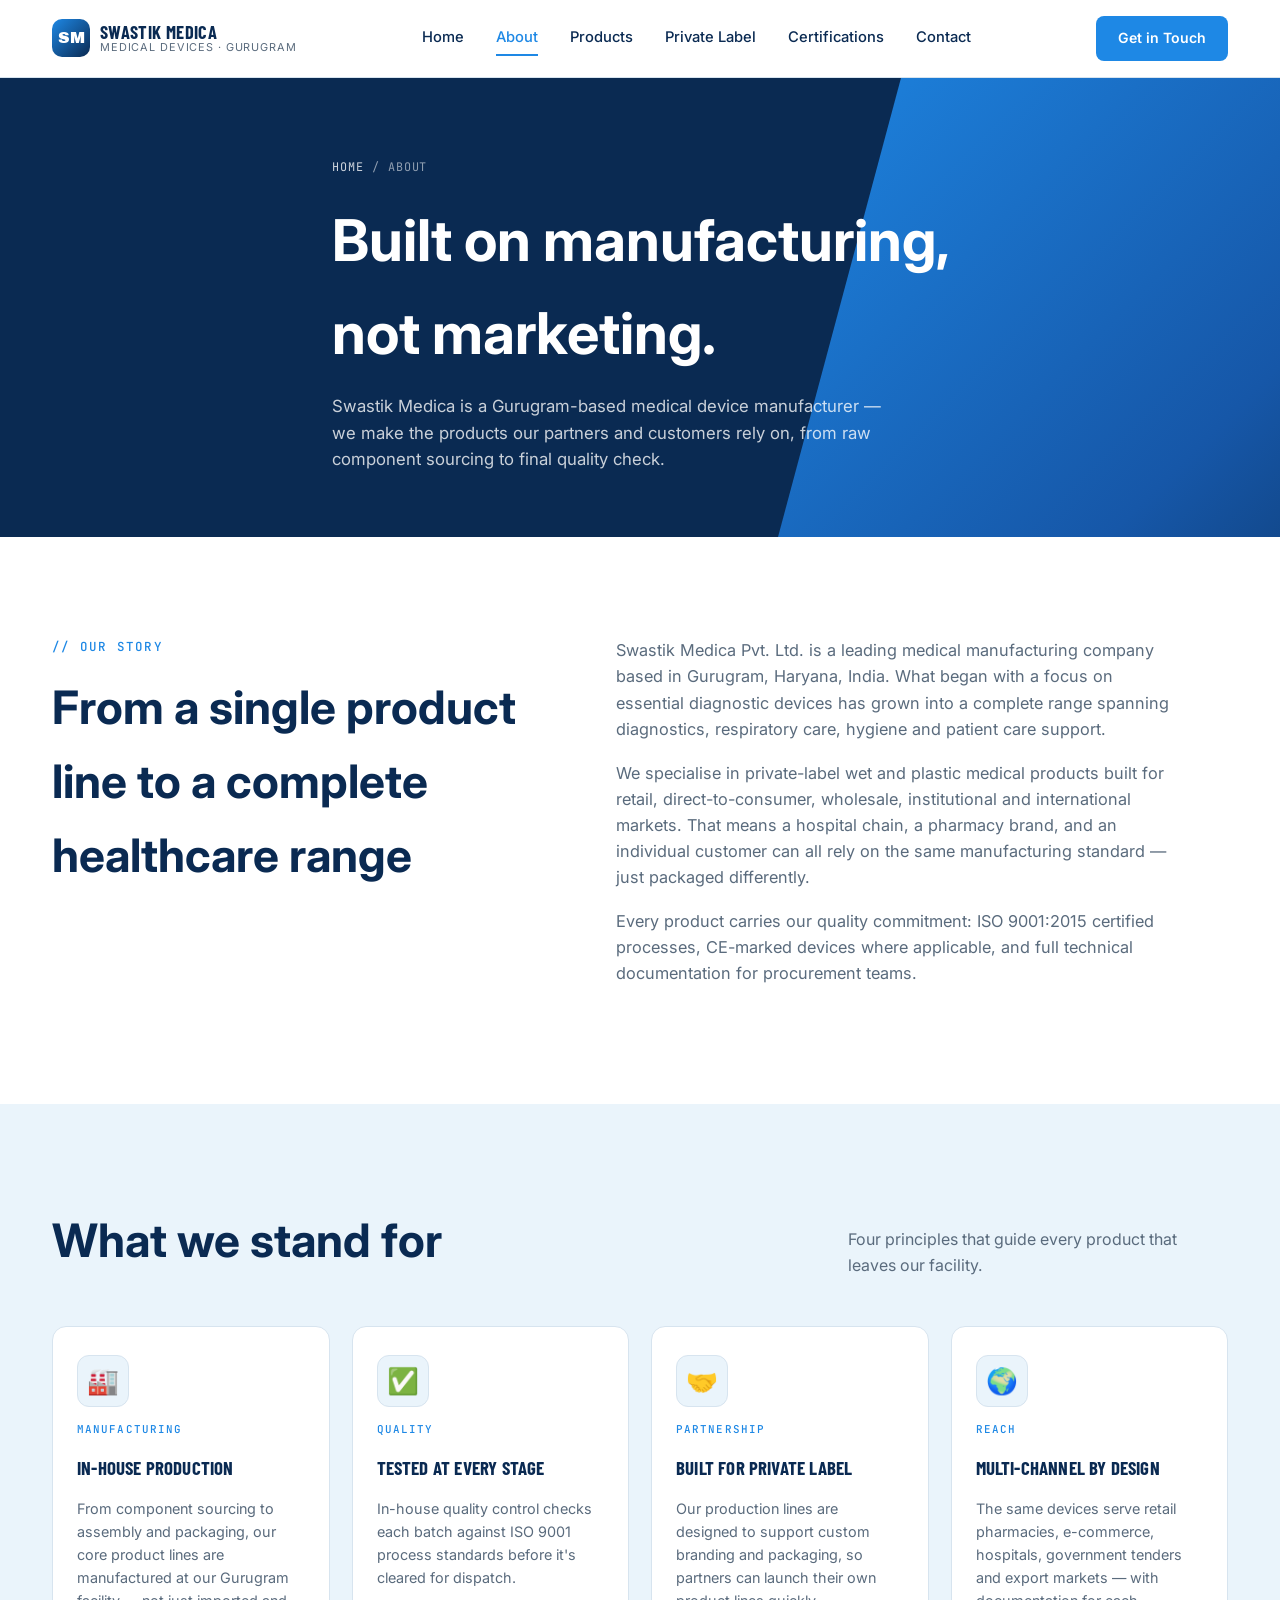
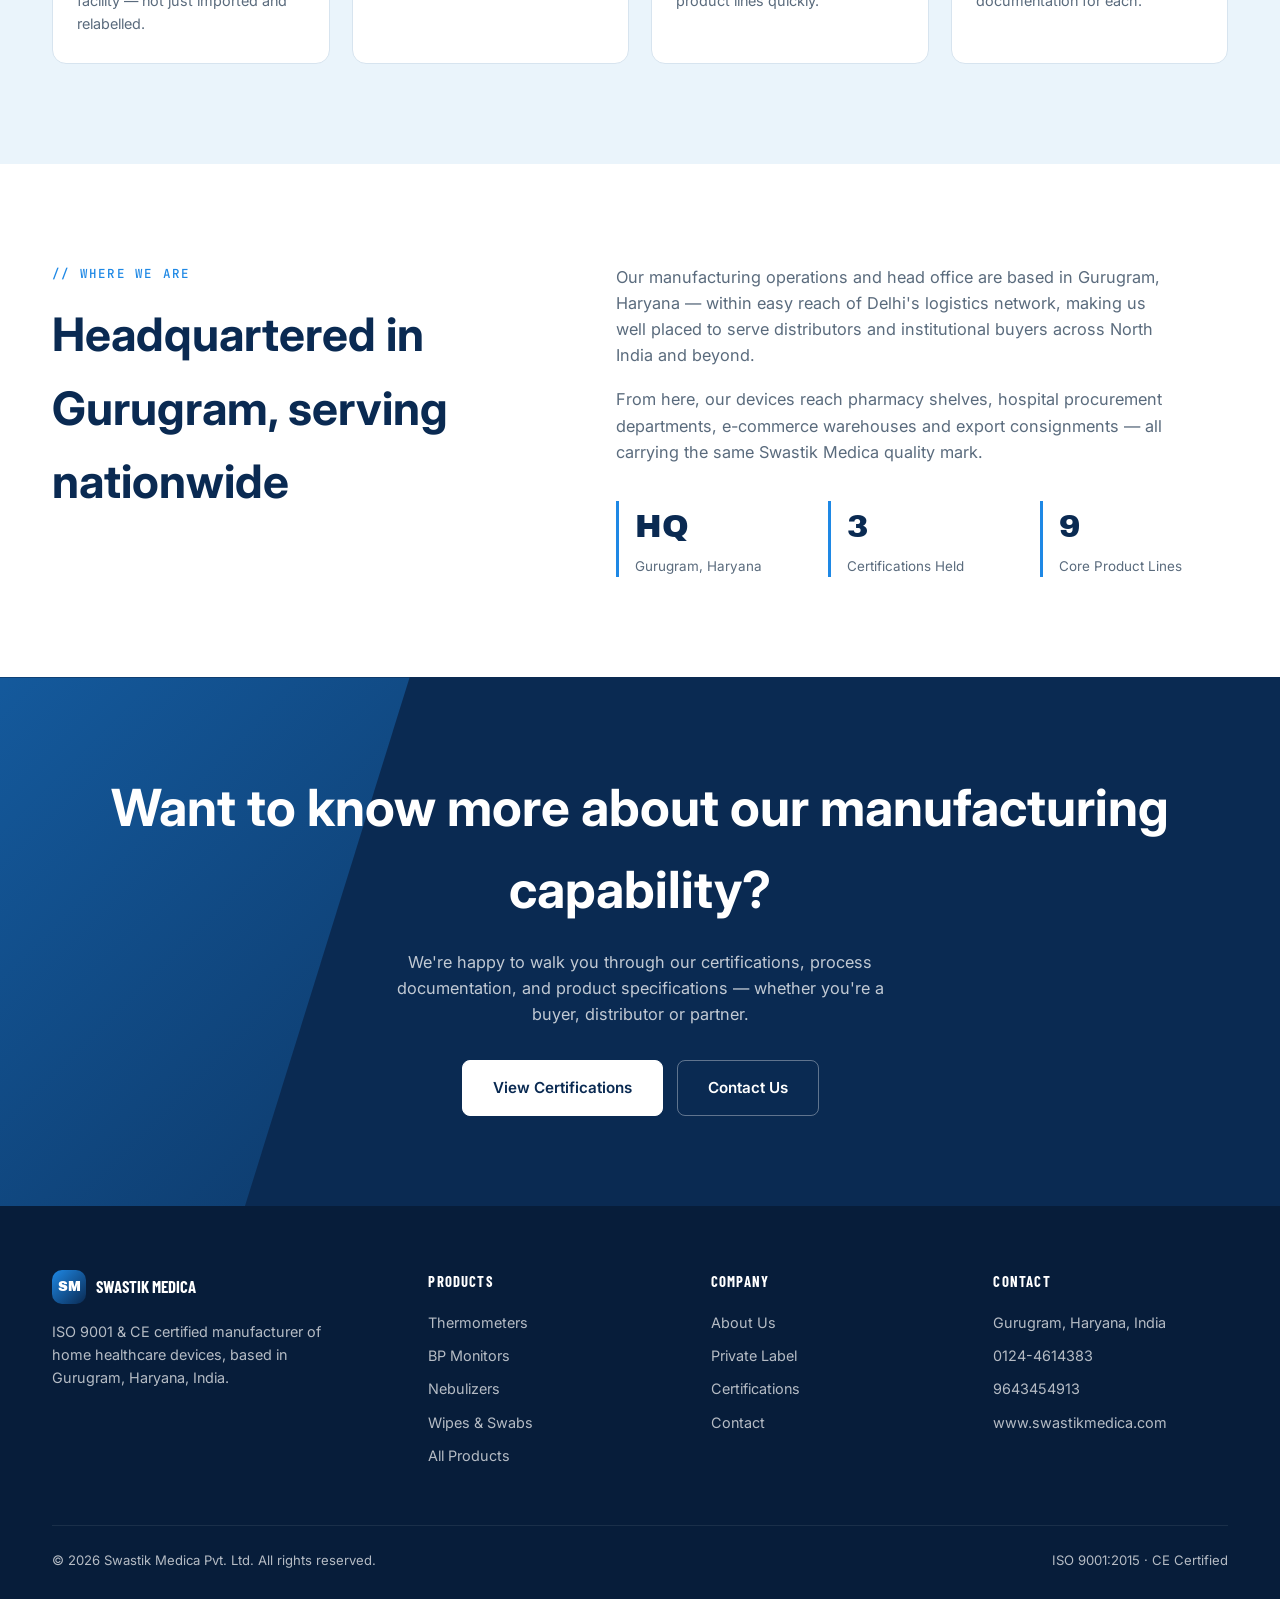
==== about.html @ 1fe534ae "Initial commit — Swastik Medica website Static HTML/CSS site for Swastik Medica Pvt. Ltd., Gurugram." ====
<!DOCTYPE html>
<html lang="en">
<head>
<meta charset="UTF-8">
<meta name="viewport" content="width=device-width, initial-scale=1.0">
<title>About Us — Swastik Medica</title>
<link rel="preconnect" href="https://fonts.googleapis.com">
<link rel="preconnect" href="https://fonts.gstatic.com" crossorigin>
<link href="https://fonts.googleapis.com/css2?family=Archivo+Black&family=Barlow+Condensed:wght@500;600;700&family=Inter:wght@400;500;600;700&family=JetBrains+Mono:wght@500&display=swap" rel="stylesheet">
<link rel="stylesheet" href="css/style.css">
</head>
<body>

<header>
  <div class="nav">
    <div class="logo">
      <div class="logo-mark">SM</div>
      <div class="logo-text">
        <strong>Swastik Medica</strong>
        <span>Medical Devices · Gurugram</span>
      </div>
    </div>
    <nav class="links">
      <a href="index.html">Home</a>
      <a href="about.html" class="active">About</a>
      <a href="products.html">Products</a>
      <a href="private-label.html">Private Label</a>
      <a href="certifications.html">Certifications</a>
      <a href="contact.html">Contact</a>
    </nav>
    <a href="contact.html" class="nav-cta">Get in Touch</a>
  </div>
</header>

<section class="page-hero">
  <div class="wrap page-hero-content">
    <div class="breadcrumb"><a href="index.html">Home</a> / About</div>
    <h1>Built on manufacturing, not marketing.</h1>
    <p>Swastik Medica is a Gurugram-based medical device manufacturer — we make the products our partners and customers rely on, from raw component sourcing to final quality check.</p>
  </div>
</section>

<section class="section">
  <div class="wrap about-grid">
    <div>
      <span class="section-label">// Our Story</span>
      <h2>From a single product line to a complete healthcare range</h2>
    </div>
    <div class="about-body">
      <p>Swastik Medica Pvt. Ltd. is a leading medical manufacturing company based in Gurugram, Haryana, India. What began with a focus on essential diagnostic devices has grown into a complete range spanning diagnostics, respiratory care, hygiene and patient care support.</p>
      <p>We specialise in private-label wet and plastic medical products built for retail, direct-to-consumer, wholesale, institutional and international markets. That means a hospital chain, a pharmacy brand, and an individual customer can all rely on the same manufacturing standard — just packaged differently.</p>
      <p>Every product carries our quality commitment: ISO 9001:2015 certified processes, CE-marked devices where applicable, and full technical documentation for procurement teams.</p>
    </div>
  </div>
</section>

<section class="section section-on-ice">
  <div class="wrap">
    <div class="products-head">
      <h2>What we stand for</h2>
      <p>Four principles that guide every product that leaves our facility.</p>
    </div>
    <div class="product-grid">
      <div class="product-card">
        <div class="product-icon">🏭</div>
        <span class="tag">Manufacturing</span>
        <h3>In-House Production</h3>
        <p>From component sourcing to assembly and packaging, our core product lines are manufactured at our Gurugram facility — not just imported and relabelled.</p>
      </div>
      <div class="product-card">
        <div class="product-icon">✅</div>
        <span class="tag">Quality</span>
        <h3>Tested at Every Stage</h3>
        <p>In-house quality control checks each batch against ISO 9001 process standards before it's cleared for dispatch.</p>
      </div>
      <div class="product-card">
        <div class="product-icon">🤝</div>
        <span class="tag">Partnership</span>
        <h3>Built for Private Label</h3>
        <p>Our production lines are designed to support custom branding and packaging, so partners can launch their own product lines quickly.</p>
      </div>
      <div class="product-card">
        <div class="product-icon">🌍</div>
        <span class="tag">Reach</span>
        <h3>Multi-Channel by Design</h3>
        <p>The same devices serve retail pharmacies, e-commerce, hospitals, government tenders and export markets — with documentation for each.</p>
      </div>
    </div>
  </div>
</section>

<section class="section">
  <div class="wrap about-grid">
    <div>
      <span class="section-label">// Where we are</span>
      <h2>Headquartered in Gurugram, serving nationwide</h2>
    </div>
    <div class="about-body">
      <p>Our manufacturing operations and head office are based in Gurugram, Haryana — within easy reach of Delhi's logistics network, making us well placed to serve distributors and institutional buyers across North India and beyond.</p>
      <p>From here, our devices reach pharmacy shelves, hospital procurement departments, e-commerce warehouses and export consignments — all carrying the same Swastik Medica quality mark.</p>
      <div class="stat-row">
        <div class="stat">
          <div class="num">HQ</div>
          <div class="lbl">Gurugram, Haryana</div>
        </div>
        <div class="stat">
          <div class="num">3</div>
          <div class="lbl">Certifications Held</div>
        </div>
        <div class="stat">
          <div class="num">9</div>
          <div class="lbl">Core Product Lines</div>
        </div>
      </div>
    </div>
  </div>
</section>

<section class="cta-band">
  <div class="wrap cta-content">
    <h2>Want to know more about our manufacturing capability?</h2>
    <p>We're happy to walk you through our certifications, process documentation, and product specifications — whether you're a buyer, distributor or partner.</p>
    <div class="cta-actions">
      <a href="certifications.html" class="btn-primary">View Certifications</a>
      <a href="contact.html" class="btn-ghost">Contact Us</a>
    </div>
  </div>
</section>

<footer>
  <div class="wrap">
    <div class="footer-grid">
      <div>
        <div class="footer-logo">
          <div class="logo-mark">SM</div>
          <strong>Swastik Medica</strong>
        </div>
        <p>ISO 9001 &amp; CE certified manufacturer of home healthcare devices, based in Gurugram, Haryana, India.</p>
      </div>
      <div>
        <h4>Products</h4>
        <ul>
          <li><a href="products/thermometer-flexible.html">Thermometers</a></li>
          <li><a href="products/bp-monitor.html">BP Monitors</a></li>
          <li><a href="products/nebulizer.html">Nebulizers</a></li>
          <li><a href="products/alcohol-wipes.html">Wipes &amp; Swabs</a></li>
          <li><a href="products.html">All Products</a></li>
        </ul>
      </div>
      <div>
        <h4>Company</h4>
        <ul>
          <li><a href="about.html">About Us</a></li>
          <li><a href="private-label.html">Private Label</a></li>
          <li><a href="certifications.html">Certifications</a></li>
          <li><a href="contact.html">Contact</a></li>
        </ul>
      </div>
      <div>
        <h4>Contact</h4>
        <ul>
          <li>Gurugram, Haryana, India</li>
          <li><a href="tel:01244614383">0124-4614383</a></li>
          <li><a href="tel:9643454913">9643454913</a></li>
          <li><a href="https://www.swastikmedica.com">www.swastikmedica.com</a></li>
        </ul>
      </div>
    </div>
    <div class="footer-bottom">
      <span>© 2026 Swastik Medica Pvt. Ltd. All rights reserved.</span>
      <span>ISO 9001:2015 · CE Certified</span>
    </div>
  </div>
</footer>

</body>
</html>
---- css/style.css ----
:root{
  --navy:#0A2A52;
  --cobalt:#1E88E5;
  --ice:#EAF4FB;
  --red:#D7263D;
  --slate:#5A6B7D;
  --line:#D7E4EF;
  --white:#ffffff;
  --gold:#FFC93C;
  --radius:14px;
}

*{margin:0;padding:0;box-sizing:border-box;}

html{scroll-behavior:smooth;}

body{
  font-family:'Inter',sans-serif;
  color:var(--navy);
  background:var(--white);
  line-height:1.6;
  -webkit-font-smoothing:antialiased;
}

.display{
  font-family:'Barlow Condensed',sans-serif;
  font-weight:700;
  letter-spacing:0.01em;
  text-transform:uppercase;
  line-height:1.05;
}

.mono{
  font-family:'JetBrains Mono',monospace;
  font-weight:500;
  letter-spacing:0.12em;
  text-transform:uppercase;
  font-size:0.72rem;
}

a{color:inherit;text-decoration:none;}

.wrap{max-width:1240px;margin:0 auto;padding:0 32px;}

/* ---------- HEADER ---------- */
header{
  position:sticky;top:0;z-index:50;
  background:rgba(255,255,255,0.92);
  backdrop-filter:blur(8px);
  border-bottom:1px solid var(--line);
}
.nav{
  display:flex;align-items:center;justify-content:space-between;
  padding:16px 32px;max-width:1240px;margin:0 auto;
}
.logo{
  display:flex;align-items:center;gap:10px;
}
.logo-mark{
  width:38px;height:38px;border-radius:10px;
  background:linear-gradient(135deg,var(--cobalt),var(--navy));
  display:flex;align-items:center;justify-content:center;
  color:#fff;font-family:'Archivo Black',sans-serif;font-size:1rem;
  flex-shrink:0;
}
.logo-text{display:flex;flex-direction:column;line-height:1.1;}
.logo-text strong{font-family:'Barlow Condensed',sans-serif;font-weight:700;font-size:1.15rem;text-transform:uppercase;letter-spacing:0.02em;}
.logo-text span{font-size:0.68rem;color:var(--slate);letter-spacing:0.08em;text-transform:uppercase;}

nav.links{display:flex;gap:32px;align-items:center;}
nav.links a{
  font-size:0.92rem;font-weight:500;color:var(--navy);
  position:relative;padding:4px 0;
  transition:color .2s;
}
nav.links a:hover, nav.links a.active{color:var(--cobalt);}
nav.links a::after{
  content:'';position:absolute;left:0;bottom:-2px;width:0;height:2px;
  background:var(--cobalt);transition:width .25s;
}
nav.links a:hover::after, nav.links a.active::after{width:100%;}

.nav-cta{
  background:var(--cobalt);color:#fff;padding:11px 22px;border-radius:8px;
  font-weight:600;font-size:0.88rem;transition:background .2s, transform .2s;
}
.nav-cta:hover{background:var(--navy);transform:translateY(-1px);}

/* ---------- PAGE HERO (for non-home pages) ---------- */
.page-hero{
  position:relative;
  background:var(--navy);
  color:#fff;
  overflow:hidden;
  padding:80px 0 64px;
}
.page-hero::before{
  content:'';position:absolute;top:0;right:-10%;width:55%;height:160%;
  background:linear-gradient(135deg, var(--cobalt) 0%, #1657a8 60%, var(--navy) 100%);
  clip-path:polygon(28% 0, 100% 0, 100% 100%, 0% 100%);
}
.page-hero-content{position:relative;z-index:2;max-width:680px;}
.page-hero h1{font-size:clamp(2.2rem,4.5vw,3.6rem);margin-bottom:14px;}
.page-hero p{color:rgba(255,255,255,0.78);font-size:1.05rem;max-width:560px;}
.breadcrumb{
  display:flex;gap:8px;align-items:center;font-family:'JetBrains Mono',monospace;
  font-size:0.74rem;letter-spacing:0.08em;text-transform:uppercase;
  color:rgba(255,255,255,0.55);margin-bottom:18px;position:relative;z-index:2;
}
.breadcrumb a{color:rgba(255,255,255,0.8);transition:color .2s;}
.breadcrumb a:hover{color:#fff;}

/* ---------- HERO (homepage) ---------- */
.hero{
  position:relative;
  background:var(--navy);
  color:#fff;
  overflow:hidden;
  min-height:560px;
  display:flex;
  align-items:center;
}
.hero::before{
  content:'';position:absolute;top:0;right:-8%;width:62%;height:140%;
  background:linear-gradient(135deg, var(--cobalt) 0%, #1657a8 60%, var(--navy) 100%);
  clip-path:polygon(28% 0, 100% 0, 100% 100%, 0% 100%);
}
.hero::after{
  content:'';position:absolute;right:6%;top:50%;transform:translateY(-50%);
  width:280px;height:280px;border-radius:50%;
  background:radial-gradient(circle, rgba(255,255,255,0.08) 0%, transparent 70%);
}
.hero-grid{
  display:grid;grid-template-columns:1.05fr 0.95fr;gap:48px;align-items:center;
  width:100%;position:relative;z-index:2;padding:90px 0 90px;
}
.eyebrow{
  display:inline-flex;align-items:center;gap:10px;
  background:rgba(255,255,255,0.08);border:1px solid rgba(255,255,255,0.18);
  padding:7px 14px;border-radius:30px;margin-bottom:24px;
}
.eyebrow .dot{width:7px;height:7px;border-radius:50%;background:var(--red);}
.eyebrow span{font-size:0.74rem;letter-spacing:0.14em;text-transform:uppercase;font-family:'JetBrains Mono',monospace;}

.hero h1{
  font-size:clamp(2.6rem, 5.2vw, 4.4rem);
  margin-bottom:22px;
}
.hero h1 .accent{color:var(--gold);}

.hero p{
  font-family:'Inter',sans-serif;font-weight:400;font-size:1.08rem;
  color:rgba(255,255,255,0.78);max-width:480px;margin-bottom:36px;
}
.hero-actions{display:flex;gap:14px;flex-wrap:wrap;}

/* ---------- BUTTONS ---------- */
.btn-primary{
  background:#fff;color:var(--navy);padding:15px 30px;border-radius:8px;
  font-weight:600;font-size:0.95rem;transition:transform .2s, box-shadow .2s;
  display:inline-block;border:1px solid #fff;
}
.btn-primary:hover{transform:translateY(-2px);box-shadow:0 10px 24px rgba(0,0,0,0.25);}
.btn-ghost{
  border:1px solid rgba(255,255,255,0.35);color:#fff;padding:15px 30px;border-radius:8px;
  font-weight:600;font-size:0.95rem;transition:background .2s, border-color .2s;
  display:inline-block;
}
.btn-ghost:hover{background:rgba(255,255,255,0.08);border-color:rgba(255,255,255,0.6);}

.btn-primary.on-light{
  background:var(--cobalt);color:#fff;border-color:var(--cobalt);
}
.btn-primary.on-light:hover{background:var(--navy);border-color:var(--navy);}
.btn-ghost.on-light{
  border-color:var(--navy);color:var(--navy);
}
.btn-ghost.on-light:hover{background:var(--ice);}

/* ---------- HERO VISUAL (homepage device card) ---------- */
.hero-visual{
  position:relative;z-index:2;
  display:flex;align-items:center;justify-content:center;
}
.device-card{
  background:rgba(255,255,255,0.06);
  border:1px solid rgba(255,255,255,0.18);
  border-radius:20px;
  padding:28px;
  backdrop-filter:blur(6px);
  display:grid;grid-template-columns:1fr 1fr;gap:14px;
  width:100%;max-width:440px;
}
.device-tile{
  background:rgba(255,255,255,0.07);
  border-radius:14px;padding:18px;
  display:flex;flex-direction:column;gap:8px;
  border:1px solid rgba(255,255,255,0.10);
  transition:transform .25s, background .25s;
}
.device-tile:hover{transform:translateY(-4px);background:rgba(255,255,255,0.12);}
.device-tile .ic{font-size:1.7rem;}
.device-tile .lbl{font-family:'Barlow Condensed',sans-serif;font-weight:600;font-size:0.95rem;text-transform:uppercase;letter-spacing:0.02em;}
.device-tile .sub{font-size:0.78rem;color:rgba(255,255,255,0.6);}

/* ---------- CERT STRIP ---------- */
.cert-strip{
  background:var(--ice);
  border-bottom:1px solid var(--line);
  padding:22px 0;
}
.cert-row{
  display:flex;align-items:center;justify-content:center;gap:48px;flex-wrap:wrap;
}
.cert-item{
  display:flex;align-items:center;gap:10px;color:var(--navy);font-weight:600;font-size:0.92rem;
}
.cert-item a{transition:color .2s;}
.cert-item a:hover{color:var(--cobalt);}
.cert-item .badge{
  width:34px;height:34px;border-radius:50%;
  border:2px solid var(--cobalt);
  display:flex;align-items:center;justify-content:center;
  font-size:0.7rem;font-family:'JetBrains Mono',monospace;font-weight:500;color:var(--cobalt);
  flex-shrink:0;
}

/* ---------- GENERIC SECTION ---------- */
section.section{padding:100px 0;}
section.section.tight{padding:72px 0;}
.section-label{
  font-family:'JetBrains Mono',monospace;font-size:0.78rem;letter-spacing:0.18em;
  text-transform:uppercase;color:var(--cobalt);font-weight:500;margin-bottom:14px;
  display:block;
}
.section h2{font-size:clamp(2rem,3.6vw,3rem);color:var(--navy);}
.section-on-ice{background:var(--ice);}

/* ---------- ABOUT GRID ---------- */
.about-grid{
  display:grid;grid-template-columns:0.9fr 1.1fr;gap:64px;align-items:start;
}
.about-body p{color:var(--slate);margin-bottom:18px;font-size:1.02rem;max-width:560px;}
.stat-row{
  display:grid;grid-template-columns:repeat(3,1fr);gap:24px;margin-top:36px;
}
.stat{
  border-left:3px solid var(--cobalt);padding-left:16px;
}
.stat .num{font-family:'Archivo Black',sans-serif;font-size:2rem;color:var(--navy);}
.stat .lbl{font-size:0.84rem;color:var(--slate);margin-top:4px;}

/* ---------- PRODUCTS ---------- */
.products-head{
  display:flex;justify-content:space-between;align-items:flex-end;flex-wrap:wrap;gap:24px;
  margin-bottom:48px;
}
.products-head h2{max-width:560px;}
.products-head p{color:var(--slate);max-width:380px;}

.product-grid{
  display:grid;grid-template-columns:repeat(4,1fr);gap:22px;
}
.product-card{
  background:#fff;border-radius:var(--radius);padding:28px 24px;
  border:1px solid var(--line);
  transition:transform .25s, box-shadow .25s, border-color .25s;
  display:flex;flex-direction:column;gap:14px;
}
.product-card:hover{
  transform:translateY(-6px);
  box-shadow:0 20px 40px rgba(10,42,82,0.10);
  border-color:transparent;
}
.product-icon{
  width:52px;height:52px;border-radius:12px;
  background:var(--ice);
  display:flex;align-items:center;justify-content:center;
  font-size:1.6rem;
  border:1px solid var(--line);
  transition:background .25s, color .25s, border-color .25s;
}
.product-card:hover .product-icon{background:var(--cobalt);color:#fff;border-color:var(--cobalt);}
.product-card h3{
  font-family:'Barlow Condensed',sans-serif;font-weight:700;text-transform:uppercase;
  font-size:1.18rem;letter-spacing:0.01em;color:var(--navy);
}
.product-card p{font-size:0.9rem;color:var(--slate);flex-grow:1;}
.product-card .tag{
  font-family:'JetBrains Mono',monospace;font-size:0.68rem;letter-spacing:0.1em;
  text-transform:uppercase;color:var(--cobalt);font-weight:500;
}
.product-card .more{
  font-size:0.85rem;font-weight:600;color:var(--cobalt);display:inline-flex;align-items:center;gap:6px;
  transition:gap .2s;
}
.product-card:hover .more{gap:10px;}

/* ---------- FILTER PILLS (products listing) ---------- */
.filter-row{
  display:flex;gap:10px;flex-wrap:wrap;margin-bottom:40px;
}
.filter-pill{
  font-family:'JetBrains Mono',monospace;font-size:0.74rem;letter-spacing:0.08em;
  text-transform:uppercase;padding:9px 18px;border-radius:30px;
  border:1px solid var(--line);background:#fff;color:var(--navy);
  cursor:pointer;transition:all .2s;
}
.filter-pill:hover{border-color:var(--cobalt);color:var(--cobalt);}
.filter-pill.active{background:var(--navy);color:#fff;border-color:var(--navy);}

/* ---------- DUAL PATH (B2B / B2C) ---------- */
.dual-head{text-align:center;margin-bottom:56px;}
.dual-head p{color:var(--slate);max-width:560px;margin:14px auto 0;}

.dual-grid{
  display:grid;grid-template-columns:1fr 1fr;gap:28px;
}
.dual-card{
  border-radius:18px;padding:42px;
  position:relative;overflow:hidden;
}
.dual-card.b2b{
  background:var(--navy);color:#fff;
}
.dual-card.b2c{
  background:var(--ice);color:var(--navy);border:1px solid var(--line);
}
.dual-card::before{
  content:'';position:absolute;top:-40%;right:-20%;width:240px;height:240px;
  border-radius:50%;
}
.dual-card.b2b::before{background:radial-gradient(circle, rgba(255,255,255,0.06), transparent 70%);}
.dual-card.b2c::before{background:radial-gradient(circle, rgba(30,136,229,0.10), transparent 70%);}

.dual-card .mono{display:block;margin-bottom:16px;}
.dual-card.b2b .mono{color:var(--gold);}
.dual-card.b2c .mono{color:var(--cobalt);}

.dual-card h3{
  font-family:'Barlow Condensed',sans-serif;font-weight:700;text-transform:uppercase;
  font-size:1.9rem;margin-bottom:16px;position:relative;z-index:1;
}
.dual-card p{font-size:0.98rem;margin-bottom:28px;position:relative;z-index:1;max-width:420px;}
.dual-card.b2b p{color:rgba(255,255,255,0.75);}
.dual-card.b2c p{color:var(--slate);}

.dual-list{list-style:none;margin-bottom:32px;position:relative;z-index:1;}
.dual-list li{
  display:flex;align-items:flex-start;gap:10px;font-size:0.9rem;margin-bottom:10px;
}
.dual-list li::before{
  content:'';width:6px;height:6px;border-radius:50%;margin-top:7px;flex-shrink:0;
  background:var(--cobalt);
}
.dual-card.b2b .dual-list li{color:rgba(255,255,255,0.85);}
.dual-card.b2c .dual-list li{color:var(--navy);}

/* ---------- CTA BAND ---------- */
.cta-band{
  position:relative;background:var(--navy);color:#fff;overflow:hidden;
  padding:90px 0;
}
.cta-band::before{
  content:'';position:absolute;top:0;left:-10%;width:60%;height:140%;
  background:linear-gradient(135deg, var(--cobalt) 0%, var(--navy) 100%);
  clip-path:polygon(0 0, 70% 0, 40% 100%, 0 100%);
  opacity:0.55;
}
.cta-content{position:relative;z-index:1;text-align:center;}
.cta-content h2{
  font-size:clamp(2rem,4vw,3.2rem);margin-bottom:18px;color:#fff;
}
.cta-content p{color:rgba(255,255,255,0.75);max-width:520px;margin:0 auto 32px;font-size:1.02rem;}
.cta-actions{display:flex;gap:14px;justify-content:center;flex-wrap:wrap;}

/* ---------- FOOTER ---------- */
footer{
  background:#071d3a;color:rgba(255,255,255,0.7);padding:64px 0 28px;
}
.footer-grid{
  display:grid;grid-template-columns:1.4fr 1fr 1fr 1fr;gap:48px;margin-bottom:48px;
}
.footer-grid h4{
  font-family:'Barlow Condensed',sans-serif;text-transform:uppercase;font-weight:700;
  color:#fff;font-size:0.92rem;letter-spacing:0.08em;margin-bottom:18px;
}
.footer-grid ul{list-style:none;}
.footer-grid li{margin-bottom:10px;font-size:0.9rem;}
.footer-grid a:hover{color:#fff;}
.footer-logo{display:flex;align-items:center;gap:10px;margin-bottom:16px;}
.footer-logo .logo-mark{width:34px;height:34px;font-size:0.85rem;}
.footer-logo strong{font-family:'Barlow Condensed',sans-serif;font-weight:700;text-transform:uppercase;color:#fff;font-size:1.05rem;}
.footer-grid > div:first-child p{font-size:0.9rem;max-width:300px;margin-bottom:18px;}

.footer-bottom{
  border-top:1px solid rgba(255,255,255,0.08);padding-top:24px;
  display:flex;justify-content:space-between;align-items:center;flex-wrap:wrap;gap:12px;
  font-size:0.82rem;
}

/* ---------- PRODUCT DETAIL PAGE ---------- */
.product-detail{
  display:grid;grid-template-columns:1fr 1fr;gap:64px;align-items:start;
}
.product-visual{
  background:var(--ice);border-radius:20px;
  padding:48px;display:flex;align-items:center;justify-content:center;
  min-height:380px;border:1px solid var(--line);
  font-size:6rem;
}
.product-info .tag{
  margin-bottom:14px;display:inline-block;
  font-family:'JetBrains Mono',monospace;font-size:0.74rem;letter-spacing:0.12em;
  text-transform:uppercase;color:var(--cobalt);font-weight:500;
}
.product-info h1{font-size:clamp(2rem,3.6vw,2.8rem);margin-bottom:18px;color:var(--navy);}
.product-info > p{color:var(--slate);font-size:1.02rem;margin-bottom:28px;max-width:480px;}

.feature-pills{display:flex;flex-wrap:wrap;gap:10px;margin-bottom:32px;}
.feature-pill{
  background:var(--ice);border:1px solid var(--line);border-radius:30px;
  padding:8px 16px;font-size:0.84rem;font-weight:600;color:var(--navy);
  display:flex;align-items:center;gap:8px;
}

.spec-table{
  width:100%;border-collapse:collapse;margin-top:16px;
}
.spec-table tr{border-bottom:1px solid var(--line);}
.spec-table tr:last-child{border-bottom:none;}
.spec-table td{padding:14px 0;font-size:0.92rem;}
.spec-table td:first-child{
  font-family:'JetBrains Mono',monospace;font-size:0.74rem;letter-spacing:0.08em;
  text-transform:uppercase;color:var(--cobalt);font-weight:500;width:42%;
}
.spec-table td:last-child{color:var(--navy);font-weight:500;}

.feature-list{list-style:none;margin-top:8px;}
.feature-list li{
  display:flex;align-items:flex-start;gap:12px;padding:12px 0;border-bottom:1px solid var(--line);
  font-size:0.95rem;color:var(--navy);
}
.feature-list li:last-child{border-bottom:none;}
.feature-list li .check{
  width:22px;height:22px;border-radius:50%;background:var(--ice);color:var(--cobalt);
  display:flex;align-items:center;justify-content:center;font-size:0.7rem;flex-shrink:0;margin-top:1px;
  border:1px solid var(--line);
}

.detail-tabs-head{margin-bottom:32px;}

.related-strip{margin-top:0;}

/* ---------- CERT / QUALITY PAGE ---------- */
.cert-grid{
  display:grid;grid-template-columns:repeat(3,1fr);gap:24px;
}
.cert-card{
  background:#fff;border:1px solid var(--line);border-radius:var(--radius);
  padding:32px;text-align:center;
}
.cert-card .badge-lg{
  width:64px;height:64px;border-radius:50%;border:2px solid var(--cobalt);
  display:flex;align-items:center;justify-content:center;margin:0 auto 18px;
  font-family:'JetBrains Mono',monospace;font-weight:500;color:var(--cobalt);font-size:0.95rem;
}
.cert-card h3{
  font-family:'Barlow Condensed',sans-serif;font-weight:700;text-transform:uppercase;
  font-size:1.2rem;margin-bottom:10px;color:var(--navy);
}
.cert-card p{color:var(--slate);font-size:0.9rem;}

.process-steps{
  display:grid;grid-template-columns:repeat(4,1fr);gap:24px;
}
.process-step{
  border-left:3px solid var(--cobalt);padding-left:18px;
}
.process-step .step-num{
  font-family:'Archivo Black',sans-serif;font-size:1.8rem;color:var(--cobalt);margin-bottom:10px;
}
.process-step h3{
  font-family:'Barlow Condensed',sans-serif;font-weight:700;text-transform:uppercase;
  font-size:1.1rem;margin-bottom:8px;color:var(--navy);
}
.process-step p{color:var(--slate);font-size:0.88rem;}

/* ---------- CONTACT PAGE ---------- */
.contact-grid{
  display:grid;grid-template-columns:1fr 1fr;gap:56px;align-items:start;
}
.contact-info-card{
  background:var(--ice);border:1px solid var(--line);border-radius:var(--radius);
  padding:32px;margin-bottom:20px;
}
.contact-info-card h3{
  font-family:'Barlow Condensed',sans-serif;font-weight:700;text-transform:uppercase;
  font-size:1.1rem;margin-bottom:14px;color:var(--navy);
}
.contact-info-card p, .contact-info-card a{color:var(--slate);font-size:0.95rem;display:block;margin-bottom:6px;}
.contact-info-card a:hover{color:var(--cobalt);}

.form-field{margin-bottom:20px;}
.form-field label{
  display:block;font-size:0.84rem;font-weight:600;color:var(--navy);margin-bottom:8px;
}
.form-field input, .form-field select, .form-field textarea{
  width:100%;padding:13px 16px;border:1px solid var(--line);border-radius:8px;
  font-family:'Inter',sans-serif;font-size:0.95rem;color:var(--navy);
  background:#fff;transition:border-color .2s;
}
.form-field input:focus, .form-field select:focus, .form-field textarea:focus{
  outline:none;border-color:var(--cobalt);
}
.form-field textarea{resize:vertical;min-height:120px;}
.form-row{display:grid;grid-template-columns:1fr 1fr;gap:20px;}

.btn-submit{
  background:var(--cobalt);color:#fff;border:none;padding:15px 32px;border-radius:8px;
  font-weight:600;font-size:0.95rem;cursor:pointer;transition:background .2s, transform .2s;
  font-family:'Inter',sans-serif;
}
.btn-submit:hover{background:var(--navy);transform:translateY(-2px);}

.map-frame{
  width:100%;height:280px;border-radius:var(--radius);border:1px solid var(--line);
  background:var(--ice);display:flex;align-items:center;justify-content:center;
  color:var(--slate);font-family:'JetBrains Mono',monospace;font-size:0.8rem;
  text-transform:uppercase;letter-spacing:0.08em;margin-top:20px;
}

/* ---------- RESPONSIVE ---------- */
@media (max-width: 980px){
  nav.links{display:none;}
  .nav-cta{padding:10px 16px;font-size:0.82rem;white-space:nowrap;}
  .logo-text span{display:none;}
  .hero-grid{grid-template-columns:1fr;text-align:left;padding:60px 0;}
  .hero::before{width:100%;clip-path:polygon(0 60%, 100% 30%, 100% 100%, 0 100%);right:0;}
  .hero-visual{margin-top:20px;}
  .about-grid{grid-template-columns:1fr;gap:36px;}
  .stat-row{grid-template-columns:repeat(3,1fr);gap:14px;}
  .product-grid{grid-template-columns:repeat(2,1fr);}
  .dual-grid{grid-template-columns:1fr;}
  .footer-grid{grid-template-columns:repeat(2,1fr);gap:32px;}
  .product-detail{grid-template-columns:1fr;gap:36px;}
  .cert-grid{grid-template-columns:repeat(2,1fr);}
  .process-steps{grid-template-columns:repeat(2,1fr);}
  .contact-grid{grid-template-columns:1fr;gap:36px;}
  .page-hero::before{width:100%;clip-path:polygon(0 60%, 100% 30%, 100% 100%, 0 100%);right:0;}
}
@media (max-width: 560px){
  .wrap{padding:0 20px;}
  .nav{padding:14px 20px;}
  .product-grid{grid-template-columns:1fr;}
  .stat-row{grid-template-columns:1fr;gap:18px;}
  .cert-row{gap:24px;}
  .footer-grid{grid-template-columns:1fr;}
  .device-card{grid-template-columns:1fr 1fr;padding:18px;}
  .cert-grid{grid-template-columns:1fr;}
  .process-steps{grid-template-columns:1fr;}
  .form-row{grid-template-columns:1fr;}
  section.section{padding:64px 0;}
}

/* focus visibility */
a:focus-visible, button:focus-visible, input:focus-visible, select:focus-visible, textarea:focus-visible{
  outline:2px solid var(--cobalt);outline-offset:3px;
}

@media (prefers-reduced-motion: reduce){
  *{transition:none !important;}
}
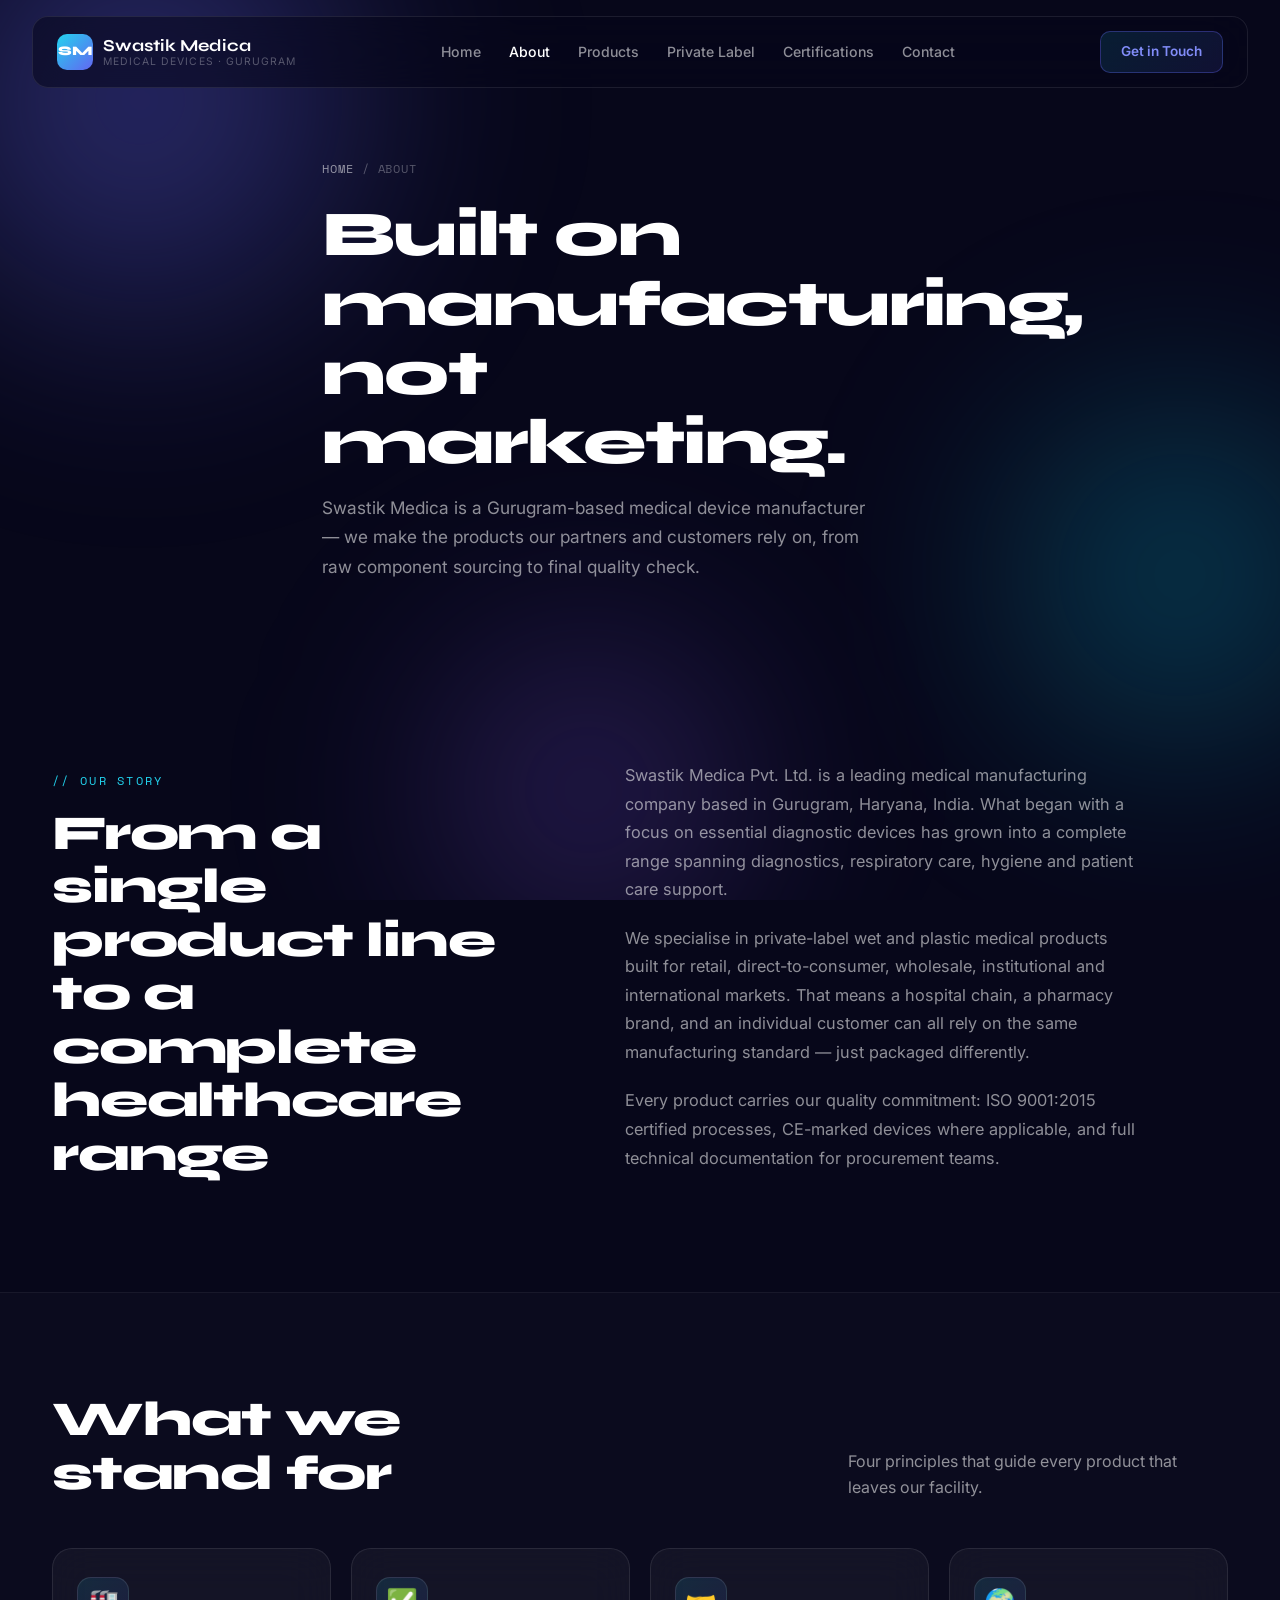
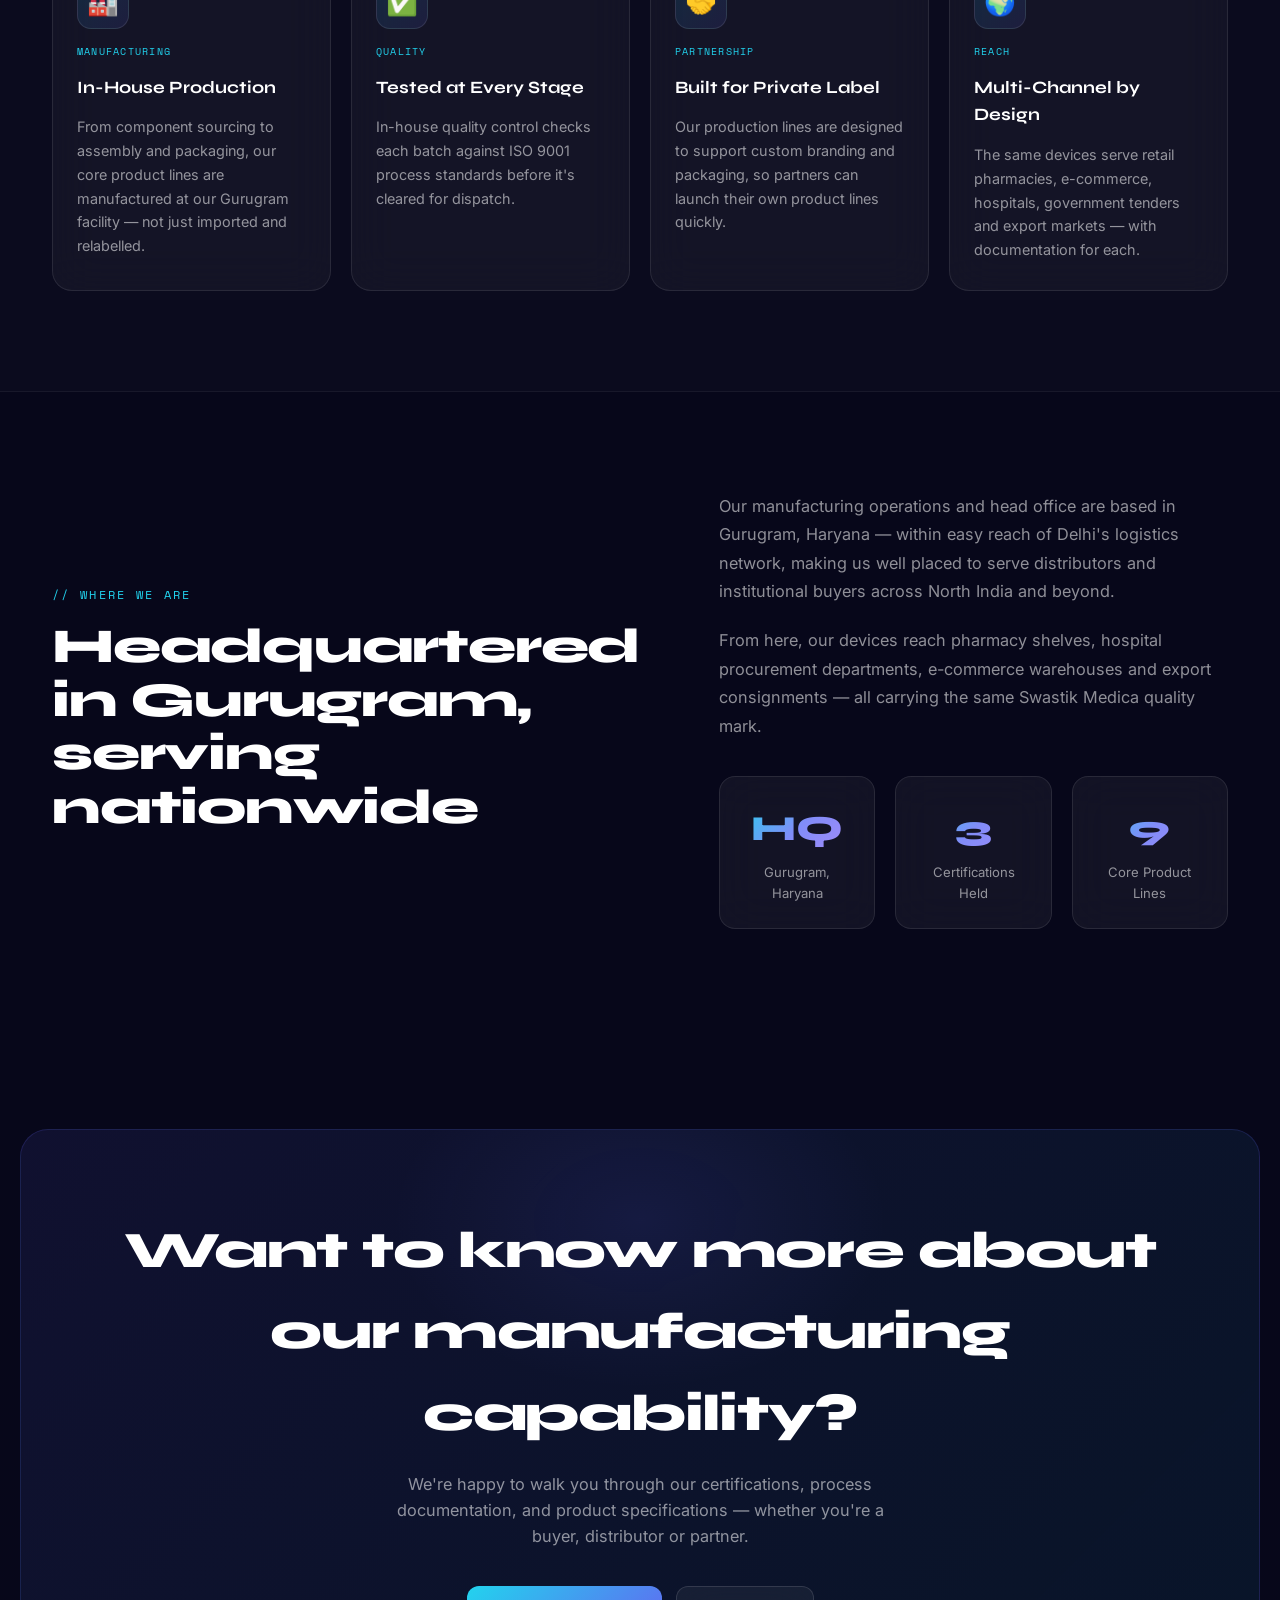
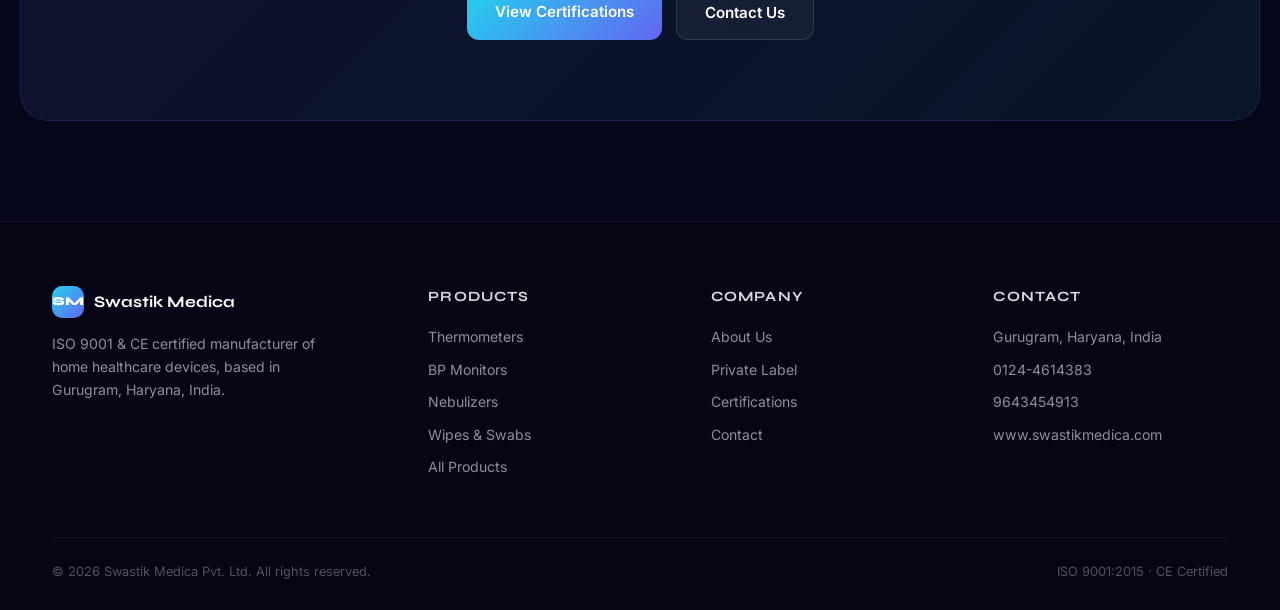
==== commit 58974240: "Redesign: dark glassmorphism + fluid design system Complete visual overhaul — dark background (#0707" ====
--- a/about.html
+++ b/about.html
@@ -6,10 +6,16 @@
 <title>About Us — Swastik Medica</title>
 <link rel="preconnect" href="https://fonts.googleapis.com">
 <link rel="preconnect" href="https://fonts.gstatic.com" crossorigin>
-<link href="https://fonts.googleapis.com/css2?family=Archivo+Black&family=Barlow+Condensed:wght@500;600;700&family=Inter:wght@400;500;600;700&family=JetBrains+Mono:wght@500&display=swap" rel="stylesheet">
+<link href="https://fonts.googleapis.com/css2?family=Syne:wght@400;500;600;700;800&family=Inter:wght@300;400;500;600&family=Space+Mono:wght@400;700&display=swap" rel="stylesheet">
 <link rel="stylesheet" href="css/style.css">
 </head>
 <body>
+
+<div class="orbs" aria-hidden="true">
+  <div class="orb orb-1"></div>
+  <div class="orb orb-2"></div>
+  <div class="orb orb-3"></div>
+</div>
 
 <header>
   <div class="nav">
--- a/css/style.css
+++ b/css/style.css
@@ -1,545 +1,619 @@
 :root{
-  --navy:#0A2A52;
-  --cobalt:#1E88E5;
-  --ice:#EAF4FB;
-  --red:#D7263D;
-  --slate:#5A6B7D;
-  --line:#D7E4EF;
-  --white:#ffffff;
-  --gold:#FFC93C;
-  --radius:14px;
+  --bg:#07071a;
+  --glass:rgba(255,255,255,0.05);
+  --glass-h:rgba(255,255,255,0.09);
+  --gb:rgba(255,255,255,0.09);
+  --gb-h:rgba(255,255,255,0.22);
+  --text:#ffffff;
+  --text-muted:rgba(255,255,255,0.55);
+  --text-dim:rgba(255,255,255,0.30);
+  --slate:rgba(255,255,255,0.55);
+  --accent:#22d3ee;
+  --accent2:#818cf8;
+  --accent3:#a78bfa;
+  --grad:linear-gradient(135deg,#22d3ee,#818cf8,#a78bfa);
+  --radius:20px;
+  --blur:blur(20px);
 }
 
 *{margin:0;padding:0;box-sizing:border-box;}
-
 html{scroll-behavior:smooth;}
-
 body{
   font-family:'Inter',sans-serif;
-  color:var(--navy);
-  background:var(--white);
+  background:var(--bg);
+  color:var(--text);
   line-height:1.6;
+  overflow-x:hidden;
   -webkit-font-smoothing:antialiased;
 }
 
-.display{
-  font-family:'Barlow Condensed',sans-serif;
-  font-weight:700;
-  letter-spacing:0.01em;
-  text-transform:uppercase;
-  line-height:1.05;
-}
-
-.mono{
-  font-family:'JetBrains Mono',monospace;
-  font-weight:500;
-  letter-spacing:0.12em;
-  text-transform:uppercase;
-  font-size:0.72rem;
-}
-
+/* ---------- ORBS ---------- */
+.orbs{
+  position:fixed;inset:0;z-index:0;pointer-events:none;overflow:hidden;
+}
+.orb{
+  position:absolute;border-radius:50%;filter:blur(90px);
+  animation:drift 14s ease-in-out infinite alternate;
+}
+.orb-1{width:640px;height:640px;background:radial-gradient(circle,rgba(99,102,241,0.45),transparent 70%);top:-220px;left:-180px;animation-delay:0s;}
+.orb-2{width:520px;height:520px;background:radial-gradient(circle,rgba(6,182,212,0.35),transparent 70%);top:35%;right:-160px;animation-delay:-5s;}
+.orb-3{width:460px;height:460px;background:radial-gradient(circle,rgba(139,92,246,0.30),transparent 70%);bottom:-120px;left:28%;animation-delay:-10s;}
+
+@keyframes drift{
+  from{transform:translate(0,0) scale(1);}
+  to{transform:translate(50px,35px) scale(1.1);}
+}
+
+/* ---------- UTILITY ---------- */
 a{color:inherit;text-decoration:none;}
-
-.wrap{max-width:1240px;margin:0 auto;padding:0 32px;}
+.wrap{max-width:1240px;margin:0 auto;padding:0 32px;position:relative;z-index:1;}
+
+.grad-text{
+  background:var(--grad);
+  -webkit-background-clip:text;
+  -webkit-text-fill-color:transparent;
+  background-clip:text;
+}
 
 /* ---------- HEADER ---------- */
 header{
-  position:sticky;top:0;z-index:50;
-  background:rgba(255,255,255,0.92);
-  backdrop-filter:blur(8px);
-  border-bottom:1px solid var(--line);
+  position:fixed;top:0;left:0;right:0;z-index:100;
+  padding:16px 32px;
 }
 .nav{
   display:flex;align-items:center;justify-content:space-between;
-  padding:16px 32px;max-width:1240px;margin:0 auto;
-}
-.logo{
-  display:flex;align-items:center;gap:10px;
-}
+  max-width:1240px;margin:0 auto;
+  background:rgba(7,7,26,0.55);
+  backdrop-filter:blur(24px);
+  -webkit-backdrop-filter:blur(24px);
+  border:1px solid rgba(255,255,255,0.09);
+  border-radius:16px;
+  padding:14px 24px;
+}
+.logo{display:flex;align-items:center;gap:10px;}
 .logo-mark{
-  width:38px;height:38px;border-radius:10px;
-  background:linear-gradient(135deg,var(--cobalt),var(--navy));
+  width:36px;height:36px;border-radius:10px;
+  background:linear-gradient(135deg,#22d3ee,#6366f1);
   display:flex;align-items:center;justify-content:center;
-  color:#fff;font-family:'Archivo Black',sans-serif;font-size:1rem;
-  flex-shrink:0;
-}
-.logo-text{display:flex;flex-direction:column;line-height:1.1;}
-.logo-text strong{font-family:'Barlow Condensed',sans-serif;font-weight:700;font-size:1.15rem;text-transform:uppercase;letter-spacing:0.02em;}
-.logo-text span{font-size:0.68rem;color:var(--slate);letter-spacing:0.08em;text-transform:uppercase;}
-
-nav.links{display:flex;gap:32px;align-items:center;}
+  font-family:'Syne',sans-serif;font-weight:800;font-size:13px;
+  color:#fff;flex-shrink:0;
+}
+.logo-text{display:flex;flex-direction:column;line-height:1.15;}
+.logo-text strong{font-family:'Syne',sans-serif;font-weight:700;font-size:1.05rem;}
+.logo-text span{font-size:0.65rem;color:var(--text-dim);letter-spacing:0.1em;text-transform:uppercase;}
+
+nav.links{display:flex;gap:28px;align-items:center;}
 nav.links a{
-  font-size:0.92rem;font-weight:500;color:var(--navy);
-  position:relative;padding:4px 0;
+  font-size:0.88rem;font-weight:500;color:var(--text-muted);
   transition:color .2s;
 }
-nav.links a:hover, nav.links a.active{color:var(--cobalt);}
-nav.links a::after{
-  content:'';position:absolute;left:0;bottom:-2px;width:0;height:2px;
-  background:var(--cobalt);transition:width .25s;
-}
-nav.links a:hover::after, nav.links a.active::after{width:100%;}
+nav.links a:hover,nav.links a.active{color:var(--text);}
 
 .nav-cta{
-  background:var(--cobalt);color:#fff;padding:11px 22px;border-radius:8px;
-  font-weight:600;font-size:0.88rem;transition:background .2s, transform .2s;
-}
-.nav-cta:hover{background:var(--navy);transform:translateY(-1px);}
-
-/* ---------- PAGE HERO (for non-home pages) ---------- */
+  background:linear-gradient(135deg,rgba(34,211,238,0.12),rgba(99,102,241,0.12));
+  border:1px solid rgba(99,102,241,0.35);
+  color:var(--accent2);padding:9px 20px;border-radius:10px;
+  font-size:0.85rem;font-weight:600;transition:all .2s;
+  white-space:nowrap;
+}
+.nav-cta:hover{
+  background:linear-gradient(135deg,rgba(34,211,238,0.2),rgba(99,102,241,0.2));
+  border-color:rgba(99,102,241,0.6);
+}
+
+/* ---------- PAGE HERO ---------- */
 .page-hero{
-  position:relative;
-  background:var(--navy);
-  color:#fff;
-  overflow:hidden;
-  padding:80px 0 64px;
-}
-.page-hero::before{
-  content:'';position:absolute;top:0;right:-10%;width:55%;height:160%;
-  background:linear-gradient(135deg, var(--cobalt) 0%, #1657a8 60%, var(--navy) 100%);
-  clip-path:polygon(28% 0, 100% 0, 100% 100%, 0% 100%);
-}
-.page-hero-content{position:relative;z-index:2;max-width:680px;}
-.page-hero h1{font-size:clamp(2.2rem,4.5vw,3.6rem);margin-bottom:14px;}
-.page-hero p{color:rgba(255,255,255,0.78);font-size:1.05rem;max-width:560px;}
+  padding:160px 0 80px;position:relative;
+}
+.page-hero-content{max-width:700px;position:relative;z-index:1;}
+.page-hero h1{
+  font-family:'Syne',sans-serif;font-weight:800;
+  font-size:clamp(2.4rem,5vw,4rem);letter-spacing:-0.025em;
+  line-height:1.08;margin-bottom:16px;
+}
+.page-hero p{color:var(--text-muted);font-size:1.08rem;max-width:560px;line-height:1.7;}
 .breadcrumb{
-  display:flex;gap:8px;align-items:center;font-family:'JetBrains Mono',monospace;
-  font-size:0.74rem;letter-spacing:0.08em;text-transform:uppercase;
-  color:rgba(255,255,255,0.55);margin-bottom:18px;position:relative;z-index:2;
-}
-.breadcrumb a{color:rgba(255,255,255,0.8);transition:color .2s;}
-.breadcrumb a:hover{color:#fff;}
-
-/* ---------- HERO (homepage) ---------- */
+  display:flex;gap:8px;align-items:center;
+  font-family:'Space Mono',monospace;font-size:0.72rem;
+  letter-spacing:0.08em;text-transform:uppercase;
+  color:var(--text-dim);margin-bottom:22px;
+}
+.breadcrumb a{color:var(--text-muted);transition:color .2s;}
+.breadcrumb a:hover{color:var(--text);}
+
+/* ---------- HERO ---------- */
 .hero{
-  position:relative;
-  background:var(--navy);
-  color:#fff;
-  overflow:hidden;
-  min-height:560px;
-  display:flex;
-  align-items:center;
-}
-.hero::before{
-  content:'';position:absolute;top:0;right:-8%;width:62%;height:140%;
-  background:linear-gradient(135deg, var(--cobalt) 0%, #1657a8 60%, var(--navy) 100%);
-  clip-path:polygon(28% 0, 100% 0, 100% 100%, 0% 100%);
-}
-.hero::after{
-  content:'';position:absolute;right:6%;top:50%;transform:translateY(-50%);
-  width:280px;height:280px;border-radius:50%;
-  background:radial-gradient(circle, rgba(255,255,255,0.08) 0%, transparent 70%);
+  min-height:100vh;display:flex;align-items:center;
+  padding:120px 0 80px;position:relative;
 }
 .hero-grid{
-  display:grid;grid-template-columns:1.05fr 0.95fr;gap:48px;align-items:center;
-  width:100%;position:relative;z-index:2;padding:90px 0 90px;
+  display:grid;grid-template-columns:1.1fr 0.9fr;
+  gap:60px;align-items:center;width:100%;
 }
 .eyebrow{
-  display:inline-flex;align-items:center;gap:10px;
-  background:rgba(255,255,255,0.08);border:1px solid rgba(255,255,255,0.18);
-  padding:7px 14px;border-radius:30px;margin-bottom:24px;
-}
-.eyebrow .dot{width:7px;height:7px;border-radius:50%;background:var(--red);}
-.eyebrow span{font-size:0.74rem;letter-spacing:0.14em;text-transform:uppercase;font-family:'JetBrains Mono',monospace;}
+  display:inline-flex;align-items:center;gap:8px;
+  background:rgba(34,211,238,0.07);
+  border:1px solid rgba(34,211,238,0.2);
+  padding:6px 14px;border-radius:30px;margin-bottom:28px;
+  font-size:0.72rem;letter-spacing:0.16em;text-transform:uppercase;
+  font-family:'Space Mono',monospace;color:var(--accent);
+}
+.eyebrow .dot{
+  width:6px;height:6px;border-radius:50%;background:var(--accent);
+  animation:pulse 2.2s ease-in-out infinite;
+}
+@keyframes pulse{0%,100%{opacity:1;transform:scale(1);}50%{opacity:0.45;transform:scale(0.75);}}
 
 .hero h1{
-  font-size:clamp(2.6rem, 5.2vw, 4.4rem);
-  margin-bottom:22px;
-}
-.hero h1 .accent{color:var(--gold);}
-
+  font-family:'Syne',sans-serif;font-weight:800;
+  font-size:clamp(3rem,5.5vw,5rem);
+  line-height:1.05;margin-bottom:24px;letter-spacing:-0.025em;
+}
+.hero h1 .accent{
+  background:var(--grad);
+  -webkit-background-clip:text;
+  -webkit-text-fill-color:transparent;
+  background-clip:text;
+}
 .hero p{
-  font-family:'Inter',sans-serif;font-weight:400;font-size:1.08rem;
-  color:rgba(255,255,255,0.78);max-width:480px;margin-bottom:36px;
+  font-size:1.08rem;color:var(--text-muted);
+  max-width:480px;margin-bottom:40px;line-height:1.75;
 }
 .hero-actions{display:flex;gap:14px;flex-wrap:wrap;}
 
 /* ---------- BUTTONS ---------- */
 .btn-primary{
-  background:#fff;color:var(--navy);padding:15px 30px;border-radius:8px;
-  font-weight:600;font-size:0.95rem;transition:transform .2s, box-shadow .2s;
-  display:inline-block;border:1px solid #fff;
-}
-.btn-primary:hover{transform:translateY(-2px);box-shadow:0 10px 24px rgba(0,0,0,0.25);}
+  background:linear-gradient(135deg,#22d3ee,#6366f1);
+  color:#fff;padding:14px 28px;border-radius:12px;
+  font-weight:600;font-size:0.95rem;display:inline-block;
+  transition:opacity .2s,transform .2s;
+}
+.btn-primary:hover{opacity:0.88;transform:translateY(-2px);}
+
 .btn-ghost{
-  border:1px solid rgba(255,255,255,0.35);color:#fff;padding:15px 30px;border-radius:8px;
-  font-weight:600;font-size:0.95rem;transition:background .2s, border-color .2s;
-  display:inline-block;
-}
-.btn-ghost:hover{background:rgba(255,255,255,0.08);border-color:rgba(255,255,255,0.6);}
+  background:rgba(255,255,255,0.05);
+  backdrop-filter:var(--blur);
+  border:1px solid rgba(255,255,255,0.12);
+  color:var(--text);padding:14px 28px;border-radius:12px;
+  font-weight:600;font-size:0.95rem;display:inline-block;
+  transition:all .2s;
+}
+.btn-ghost:hover{border-color:rgba(255,255,255,0.28);background:rgba(255,255,255,0.09);}
 
 .btn-primary.on-light{
-  background:var(--cobalt);color:#fff;border-color:var(--cobalt);
-}
-.btn-primary.on-light:hover{background:var(--navy);border-color:var(--navy);}
+  background:linear-gradient(135deg,#22d3ee,#6366f1);
+  color:#fff;
+}
 .btn-ghost.on-light{
-  border-color:var(--navy);color:var(--navy);
-}
-.btn-ghost.on-light:hover{background:var(--ice);}
-
-/* ---------- HERO VISUAL (homepage device card) ---------- */
-.hero-visual{
-  position:relative;z-index:2;
-  display:flex;align-items:center;justify-content:center;
+  background:rgba(255,255,255,0.05);
+  border:1px solid rgba(255,255,255,0.15);
+  color:var(--text);
+}
+
+/* ---------- HERO VISUAL ---------- */
+.hero-visual{position:relative;z-index:2;}
+.hero-visual::before{
+  content:'';position:absolute;top:-40px;right:-40px;
+  width:200px;height:200px;border-radius:50%;
+  background:radial-gradient(circle,rgba(34,211,238,0.12),transparent 70%);
+  pointer-events:none;
 }
 .device-card{
-  background:rgba(255,255,255,0.06);
-  border:1px solid rgba(255,255,255,0.18);
-  border-radius:20px;
-  padding:28px;
-  backdrop-filter:blur(6px);
-  display:grid;grid-template-columns:1fr 1fr;gap:14px;
-  width:100%;max-width:440px;
+  background:rgba(255,255,255,0.04);
+  backdrop-filter:blur(24px);
+  -webkit-backdrop-filter:blur(24px);
+  border:1px solid rgba(255,255,255,0.10);
+  border-radius:24px;padding:24px;
+  display:grid;grid-template-columns:1fr 1fr;gap:12px;
 }
 .device-tile{
-  background:rgba(255,255,255,0.07);
-  border-radius:14px;padding:18px;
+  background:rgba(255,255,255,0.05);
+  border:1px solid rgba(255,255,255,0.08);
+  border-radius:16px;padding:20px;
   display:flex;flex-direction:column;gap:8px;
-  border:1px solid rgba(255,255,255,0.10);
-  transition:transform .25s, background .25s;
-}
-.device-tile:hover{transform:translateY(-4px);background:rgba(255,255,255,0.12);}
-.device-tile .ic{font-size:1.7rem;}
-.device-tile .lbl{font-family:'Barlow Condensed',sans-serif;font-weight:600;font-size:0.95rem;text-transform:uppercase;letter-spacing:0.02em;}
-.device-tile .sub{font-size:0.78rem;color:rgba(255,255,255,0.6);}
+  transition:all .3s;
+}
+.device-tile:hover{
+  background:rgba(255,255,255,0.10);
+  border-color:rgba(255,255,255,0.18);
+  transform:translateY(-4px);
+}
+.device-tile .ic{font-size:1.8rem;}
+.device-tile .lbl{font-family:'Syne',sans-serif;font-weight:700;font-size:0.9rem;}
+.device-tile .sub{font-size:0.76rem;color:var(--text-muted);}
 
 /* ---------- CERT STRIP ---------- */
 .cert-strip{
-  background:var(--ice);
-  border-bottom:1px solid var(--line);
-  padding:22px 0;
-}
-.cert-row{
-  display:flex;align-items:center;justify-content:center;gap:48px;flex-wrap:wrap;
-}
+  padding:20px 0;position:relative;z-index:1;
+  border-top:1px solid rgba(255,255,255,0.06);
+  border-bottom:1px solid rgba(255,255,255,0.06);
+  background:rgba(255,255,255,0.015);
+}
+.cert-row{display:flex;align-items:center;justify-content:center;gap:48px;flex-wrap:wrap;}
 .cert-item{
-  display:flex;align-items:center;gap:10px;color:var(--navy);font-weight:600;font-size:0.92rem;
+  display:flex;align-items:center;gap:10px;
+  font-size:0.88rem;font-weight:500;color:var(--text-muted);
 }
 .cert-item a{transition:color .2s;}
-.cert-item a:hover{color:var(--cobalt);}
+.cert-item a:hover{color:var(--text);}
 .cert-item .badge{
-  width:34px;height:34px;border-radius:50%;
-  border:2px solid var(--cobalt);
+  width:32px;height:32px;border-radius:8px;
+  border:1px solid rgba(34,211,238,0.3);
   display:flex;align-items:center;justify-content:center;
-  font-size:0.7rem;font-family:'JetBrains Mono',monospace;font-weight:500;color:var(--cobalt);
-  flex-shrink:0;
+  font-size:0.62rem;font-family:'Space Mono',monospace;
+  color:var(--accent);flex-shrink:0;
 }
 
 /* ---------- GENERIC SECTION ---------- */
-section.section{padding:100px 0;}
+section.section{padding:100px 0;position:relative;}
 section.section.tight{padding:72px 0;}
 .section-label{
-  font-family:'JetBrains Mono',monospace;font-size:0.78rem;letter-spacing:0.18em;
-  text-transform:uppercase;color:var(--cobalt);font-weight:500;margin-bottom:14px;
-  display:block;
-}
-.section h2{font-size:clamp(2rem,3.6vw,3rem);color:var(--navy);}
-.section-on-ice{background:var(--ice);}
+  font-family:'Space Mono',monospace;font-size:0.72rem;
+  letter-spacing:0.2em;text-transform:uppercase;
+  color:var(--accent);display:block;margin-bottom:16px;
+}
+.section h2{
+  font-family:'Syne',sans-serif;font-weight:800;
+  font-size:clamp(2rem,3.8vw,3.2rem);line-height:1.1;
+  letter-spacing:-0.025em;color:var(--text);
+}
+.section-on-ice{
+  background:rgba(255,255,255,0.02);
+  border-top:1px solid rgba(255,255,255,0.05);
+  border-bottom:1px solid rgba(255,255,255,0.05);
+}
 
 /* ---------- ABOUT GRID ---------- */
 .about-grid{
-  display:grid;grid-template-columns:0.9fr 1.1fr;gap:64px;align-items:start;
-}
-.about-body p{color:var(--slate);margin-bottom:18px;font-size:1.02rem;max-width:560px;}
-.stat-row{
-  display:grid;grid-template-columns:repeat(3,1fr);gap:24px;margin-top:36px;
-}
+  display:grid;grid-template-columns:0.9fr 1.1fr;gap:80px;align-items:center;
+}
+.about-body p{color:var(--text-muted);margin-bottom:20px;font-size:1.02rem;line-height:1.75;max-width:520px;}
+.stat-row{display:grid;grid-template-columns:repeat(3,1fr);gap:20px;margin-top:36px;}
 .stat{
-  border-left:3px solid var(--cobalt);padding-left:16px;
-}
-.stat .num{font-family:'Archivo Black',sans-serif;font-size:2rem;color:var(--navy);}
-.stat .lbl{font-size:0.84rem;color:var(--slate);margin-top:4px;}
+  background:rgba(255,255,255,0.05);
+  backdrop-filter:var(--blur);
+  border:1px solid rgba(255,255,255,0.09);
+  border-radius:16px;padding:24px 20px;text-align:center;
+  transition:all .3s;
+}
+.stat:hover{border-color:rgba(255,255,255,0.2);background:rgba(255,255,255,0.08);}
+.stat .num{
+  font-family:'Syne',sans-serif;font-weight:800;font-size:2.2rem;
+  background:var(--grad);-webkit-background-clip:text;
+  -webkit-text-fill-color:transparent;background-clip:text;
+}
+.stat .lbl{font-size:0.82rem;color:var(--text-muted);margin-top:4px;}
 
 /* ---------- PRODUCTS ---------- */
 .products-head{
-  display:flex;justify-content:space-between;align-items:flex-end;flex-wrap:wrap;gap:24px;
-  margin-bottom:48px;
+  display:flex;justify-content:space-between;align-items:flex-end;
+  flex-wrap:wrap;gap:24px;margin-bottom:48px;
 }
 .products-head h2{max-width:560px;}
-.products-head p{color:var(--slate);max-width:380px;}
-
-.product-grid{
-  display:grid;grid-template-columns:repeat(4,1fr);gap:22px;
-}
+.products-head p{color:var(--text-muted);max-width:380px;}
+
+.product-grid{display:grid;grid-template-columns:repeat(4,1fr);gap:20px;}
 .product-card{
-  background:#fff;border-radius:var(--radius);padding:28px 24px;
-  border:1px solid var(--line);
-  transition:transform .25s, box-shadow .25s, border-color .25s;
+  background:rgba(255,255,255,0.04);
+  backdrop-filter:var(--blur);
+  -webkit-backdrop-filter:var(--blur);
+  border:1px solid rgba(255,255,255,0.09);
+  border-radius:var(--radius);padding:28px 24px;
   display:flex;flex-direction:column;gap:14px;
+  transition:all .3s;position:relative;overflow:hidden;
+}
+.product-card::before{
+  content:'';position:absolute;top:0;left:0;right:0;height:1px;
+  background:linear-gradient(90deg,transparent,rgba(255,255,255,0.18),transparent);
+  opacity:0;transition:opacity .3s;
 }
 .product-card:hover{
+  border-color:rgba(255,255,255,0.2);
+  background:rgba(255,255,255,0.08);
   transform:translateY(-6px);
-  box-shadow:0 20px 40px rgba(10,42,82,0.10);
-  border-color:transparent;
-}
+}
+.product-card:hover::before{opacity:1;}
 .product-icon{
-  width:52px;height:52px;border-radius:12px;
-  background:var(--ice);
+  width:52px;height:52px;border-radius:14px;
+  background:linear-gradient(135deg,rgba(34,211,238,0.12),rgba(99,102,241,0.12));
+  border:1px solid rgba(255,255,255,0.10);
   display:flex;align-items:center;justify-content:center;
-  font-size:1.6rem;
-  border:1px solid var(--line);
-  transition:background .25s, color .25s, border-color .25s;
-}
-.product-card:hover .product-icon{background:var(--cobalt);color:#fff;border-color:var(--cobalt);}
-.product-card h3{
-  font-family:'Barlow Condensed',sans-serif;font-weight:700;text-transform:uppercase;
-  font-size:1.18rem;letter-spacing:0.01em;color:var(--navy);
-}
-.product-card p{font-size:0.9rem;color:var(--slate);flex-grow:1;}
+  font-size:1.6rem;transition:all .3s;
+}
+.product-card:hover .product-icon{
+  background:linear-gradient(135deg,rgba(34,211,238,0.22),rgba(99,102,241,0.22));
+}
+.product-card h3{font-family:'Syne',sans-serif;font-weight:700;font-size:1.08rem;color:var(--text);}
+.product-card p{font-size:0.9rem;color:var(--text-muted);flex-grow:1;line-height:1.65;}
 .product-card .tag{
-  font-family:'JetBrains Mono',monospace;font-size:0.68rem;letter-spacing:0.1em;
-  text-transform:uppercase;color:var(--cobalt);font-weight:500;
+  font-family:'Space Mono',monospace;font-size:0.65rem;
+  letter-spacing:0.12em;text-transform:uppercase;color:var(--accent);font-weight:400;
 }
 .product-card .more{
-  font-size:0.85rem;font-weight:600;color:var(--cobalt);display:inline-flex;align-items:center;gap:6px;
-  transition:gap .2s;
+  font-size:0.85rem;font-weight:600;color:var(--accent2);
+  display:inline-flex;align-items:center;gap:6px;transition:gap .2s;
 }
 .product-card:hover .more{gap:10px;}
 
-/* ---------- FILTER PILLS (products listing) ---------- */
-.filter-row{
-  display:flex;gap:10px;flex-wrap:wrap;margin-bottom:40px;
-}
+/* ---------- FILTER PILLS ---------- */
+.filter-row{display:flex;gap:10px;flex-wrap:wrap;margin-bottom:40px;}
 .filter-pill{
-  font-family:'JetBrains Mono',monospace;font-size:0.74rem;letter-spacing:0.08em;
-  text-transform:uppercase;padding:9px 18px;border-radius:30px;
-  border:1px solid var(--line);background:#fff;color:var(--navy);
+  font-family:'Space Mono',monospace;font-size:0.7rem;
+  letter-spacing:0.08em;text-transform:uppercase;
+  padding:9px 18px;border-radius:30px;
+  border:1px solid rgba(255,255,255,0.10);
+  background:rgba(255,255,255,0.04);color:var(--text-muted);
   cursor:pointer;transition:all .2s;
 }
-.filter-pill:hover{border-color:var(--cobalt);color:var(--cobalt);}
-.filter-pill.active{background:var(--navy);color:#fff;border-color:var(--navy);}
-
-/* ---------- DUAL PATH (B2B / B2C) ---------- */
+.filter-pill:hover{border-color:rgba(255,255,255,0.22);color:var(--text);}
+.filter-pill.active{
+  background:linear-gradient(135deg,rgba(34,211,238,0.12),rgba(99,102,241,0.12));
+  border-color:rgba(99,102,241,0.45);color:var(--text);
+}
+
+/* ---------- DUAL PATH ---------- */
 .dual-head{text-align:center;margin-bottom:56px;}
-.dual-head p{color:var(--slate);max-width:560px;margin:14px auto 0;}
-
-.dual-grid{
-  display:grid;grid-template-columns:1fr 1fr;gap:28px;
-}
+.dual-head p{color:var(--text-muted);max-width:560px;margin:14px auto 0;}
+
+.dual-grid{display:grid;grid-template-columns:1fr 1fr;gap:24px;}
 .dual-card{
-  border-radius:18px;padding:42px;
+  border-radius:24px;padding:44px;
   position:relative;overflow:hidden;
 }
 .dual-card.b2b{
-  background:var(--navy);color:#fff;
+  background:linear-gradient(135deg,rgba(99,102,241,0.12),rgba(139,92,246,0.08));
+  border:1px solid rgba(99,102,241,0.22);
 }
 .dual-card.b2c{
-  background:var(--ice);color:var(--navy);border:1px solid var(--line);
+  background:rgba(255,255,255,0.03);
+  border:1px solid rgba(255,255,255,0.08);
 }
 .dual-card::before{
-  content:'';position:absolute;top:-40%;right:-20%;width:240px;height:240px;
-  border-radius:50%;
-}
-.dual-card.b2b::before{background:radial-gradient(circle, rgba(255,255,255,0.06), transparent 70%);}
-.dual-card.b2c::before{background:radial-gradient(circle, rgba(30,136,229,0.10), transparent 70%);}
-
-.dual-card .mono{display:block;margin-bottom:16px;}
-.dual-card.b2b .mono{color:var(--gold);}
-.dual-card.b2c .mono{color:var(--cobalt);}
+  content:'';position:absolute;top:-70px;right:-70px;
+  width:220px;height:220px;border-radius:50%;pointer-events:none;
+}
+.dual-card.b2b::before{background:radial-gradient(circle,rgba(99,102,241,0.18),transparent 70%);}
+.dual-card.b2c::before{background:radial-gradient(circle,rgba(34,211,238,0.10),transparent 70%);}
+
+.dual-card .mono{
+  font-family:'Space Mono',monospace;font-size:0.7rem;
+  letter-spacing:0.15em;text-transform:uppercase;
+  display:block;margin-bottom:18px;
+}
+.dual-card.b2b .mono{color:var(--accent2);}
+.dual-card.b2c .mono{color:var(--accent);}
 
 .dual-card h3{
-  font-family:'Barlow Condensed',sans-serif;font-weight:700;text-transform:uppercase;
-  font-size:1.9rem;margin-bottom:16px;position:relative;z-index:1;
-}
-.dual-card p{font-size:0.98rem;margin-bottom:28px;position:relative;z-index:1;max-width:420px;}
-.dual-card.b2b p{color:rgba(255,255,255,0.75);}
-.dual-card.b2c p{color:var(--slate);}
-
-.dual-list{list-style:none;margin-bottom:32px;position:relative;z-index:1;}
+  font-family:'Syne',sans-serif;font-weight:800;
+  font-size:1.8rem;margin-bottom:16px;
+  line-height:1.15;letter-spacing:-0.02em;
+}
+.dual-card p{font-size:0.97rem;margin-bottom:28px;color:var(--text-muted);max-width:380px;position:relative;z-index:1;}
+.dual-list{list-style:none;margin-bottom:36px;position:relative;z-index:1;}
 .dual-list li{
-  display:flex;align-items:flex-start;gap:10px;font-size:0.9rem;margin-bottom:10px;
+  display:flex;align-items:flex-start;gap:10px;
+  font-size:0.9rem;color:var(--text-muted);margin-bottom:10px;
 }
 .dual-list li::before{
-  content:'';width:6px;height:6px;border-radius:50%;margin-top:7px;flex-shrink:0;
-  background:var(--cobalt);
-}
-.dual-card.b2b .dual-list li{color:rgba(255,255,255,0.85);}
-.dual-card.b2c .dual-list li{color:var(--navy);}
+  content:'';width:5px;height:5px;border-radius:50%;
+  margin-top:8px;flex-shrink:0;
+}
+.dual-card.b2b .dual-list li::before{background:var(--accent2);}
+.dual-card.b2c .dual-list li::before{background:var(--accent);}
 
 /* ---------- CTA BAND ---------- */
-.cta-band{
-  position:relative;background:var(--navy);color:#fff;overflow:hidden;
-  padding:90px 0;
-}
-.cta-band::before{
-  content:'';position:absolute;top:0;left:-10%;width:60%;height:140%;
-  background:linear-gradient(135deg, var(--cobalt) 0%, var(--navy) 100%);
-  clip-path:polygon(0 0, 70% 0, 40% 100%, 0 100%);
-  opacity:0.55;
-}
-.cta-content{position:relative;z-index:1;text-align:center;}
-.cta-content h2{
-  font-size:clamp(2rem,4vw,3.2rem);margin-bottom:18px;color:#fff;
-}
-.cta-content p{color:rgba(255,255,255,0.75);max-width:520px;margin:0 auto 32px;font-size:1.02rem;}
-.cta-actions{display:flex;gap:14px;justify-content:center;flex-wrap:wrap;}
+.cta-band{padding:100px 0;position:relative;}
+.cta-content,.cta-inner{
+  background:linear-gradient(135deg,rgba(99,102,241,0.10),rgba(34,211,238,0.07));
+  border:1px solid rgba(99,102,241,0.18);
+  border-radius:28px;padding:80px 60px;text-align:center;
+  position:relative;overflow:hidden;
+}
+.cta-content::before,.cta-inner::before{
+  content:'';position:absolute;top:-80px;left:50%;transform:translateX(-50%);
+  width:500px;height:340px;
+  background:radial-gradient(ellipse,rgba(99,102,241,0.10),transparent 70%);
+  pointer-events:none;
+}
+.cta-content h2,.cta-inner h2{
+  font-family:'Syne',sans-serif;font-weight:800;
+  font-size:clamp(2rem,4vw,3.2rem);
+  letter-spacing:-0.025em;margin-bottom:16px;
+  position:relative;z-index:1;
+}
+.cta-content p,.cta-inner p{
+  color:var(--text-muted);max-width:500px;
+  margin:0 auto 36px;font-size:1.02rem;
+  position:relative;z-index:1;
+}
+.cta-actions{
+  display:flex;gap:14px;justify-content:center;
+  flex-wrap:wrap;position:relative;z-index:1;
+}
 
 /* ---------- FOOTER ---------- */
 footer{
-  background:#071d3a;color:rgba(255,255,255,0.7);padding:64px 0 28px;
+  border-top:1px solid rgba(255,255,255,0.06);
+  padding:64px 0 28px;
+  background:rgba(0,0,0,0.18);
+  position:relative;z-index:1;
 }
 .footer-grid{
-  display:grid;grid-template-columns:1.4fr 1fr 1fr 1fr;gap:48px;margin-bottom:48px;
+  display:grid;grid-template-columns:1.4fr 1fr 1fr 1fr;
+  gap:48px;margin-bottom:48px;
 }
 .footer-grid h4{
-  font-family:'Barlow Condensed',sans-serif;text-transform:uppercase;font-weight:700;
-  color:#fff;font-size:0.92rem;letter-spacing:0.08em;margin-bottom:18px;
+  font-family:'Syne',sans-serif;font-weight:700;
+  text-transform:uppercase;font-size:0.88rem;
+  letter-spacing:0.08em;margin-bottom:18px;
+  color:rgba(255,255,255,0.85);
 }
 .footer-grid ul{list-style:none;}
-.footer-grid li{margin-bottom:10px;font-size:0.9rem;}
-.footer-grid a:hover{color:#fff;}
-.footer-logo{display:flex;align-items:center;gap:10px;margin-bottom:16px;}
-.footer-logo .logo-mark{width:34px;height:34px;font-size:0.85rem;}
-.footer-logo strong{font-family:'Barlow Condensed',sans-serif;font-weight:700;text-transform:uppercase;color:#fff;font-size:1.05rem;}
-.footer-grid > div:first-child p{font-size:0.9rem;max-width:300px;margin-bottom:18px;}
-
+.footer-grid li{margin-bottom:10px;font-size:0.88rem;color:var(--text-muted);}
+.footer-grid a:hover{color:var(--text);}
+.footer-logo{display:flex;align-items:center;gap:10px;margin-bottom:14px;}
+.footer-logo .logo-mark{width:32px;height:32px;font-size:12px;}
+.footer-logo strong{font-family:'Syne',sans-serif;font-weight:700;font-size:1rem;color:var(--text);}
+.footer-grid > div:first-child p{font-size:0.88rem;color:var(--text-muted);max-width:280px;line-height:1.65;}
 .footer-bottom{
-  border-top:1px solid rgba(255,255,255,0.08);padding-top:24px;
-  display:flex;justify-content:space-between;align-items:center;flex-wrap:wrap;gap:12px;
-  font-size:0.82rem;
-}
-
-/* ---------- PRODUCT DETAIL PAGE ---------- */
+  border-top:1px solid rgba(255,255,255,0.06);padding-top:24px;
+  display:flex;justify-content:space-between;align-items:center;
+  flex-wrap:wrap;gap:12px;font-size:0.8rem;color:var(--text-dim);
+}
+
+/* ---------- PRODUCT DETAIL ---------- */
 .product-detail{
   display:grid;grid-template-columns:1fr 1fr;gap:64px;align-items:start;
 }
 .product-visual{
-  background:var(--ice);border-radius:20px;
-  padding:48px;display:flex;align-items:center;justify-content:center;
-  min-height:380px;border:1px solid var(--line);
-  font-size:6rem;
+  background:rgba(255,255,255,0.04);
+  backdrop-filter:var(--blur);
+  border:1px solid rgba(255,255,255,0.09);
+  border-radius:24px;padding:60px;
+  display:flex;align-items:center;justify-content:center;
+  min-height:380px;font-size:6rem;
+  position:relative;overflow:hidden;
+}
+.product-visual::before{
+  content:'';position:absolute;inset:0;
+  background:radial-gradient(circle at 50% 50%,rgba(34,211,238,0.06),transparent 70%);
 }
 .product-info .tag{
-  margin-bottom:14px;display:inline-block;
-  font-family:'JetBrains Mono',monospace;font-size:0.74rem;letter-spacing:0.12em;
-  text-transform:uppercase;color:var(--cobalt);font-weight:500;
-}
-.product-info h1{font-size:clamp(2rem,3.6vw,2.8rem);margin-bottom:18px;color:var(--navy);}
-.product-info > p{color:var(--slate);font-size:1.02rem;margin-bottom:28px;max-width:480px;}
+  font-family:'Space Mono',monospace;font-size:0.7rem;
+  letter-spacing:0.14em;text-transform:uppercase;
+  color:var(--accent);margin-bottom:14px;display:inline-block;
+}
+.product-info h1{
+  font-family:'Syne',sans-serif;font-weight:800;
+  font-size:clamp(2rem,3.5vw,2.8rem);
+  letter-spacing:-0.025em;margin-bottom:18px;color:var(--text);
+}
+.product-info > p{color:var(--text-muted);font-size:1rem;margin-bottom:28px;line-height:1.75;max-width:480px;}
 
 .feature-pills{display:flex;flex-wrap:wrap;gap:10px;margin-bottom:32px;}
 .feature-pill{
-  background:var(--ice);border:1px solid var(--line);border-radius:30px;
-  padding:8px 16px;font-size:0.84rem;font-weight:600;color:var(--navy);
+  background:rgba(255,255,255,0.05);
+  border:1px solid rgba(255,255,255,0.10);
+  border-radius:30px;padding:8px 16px;
+  font-size:0.84rem;font-weight:500;color:var(--text-muted);
   display:flex;align-items:center;gap:8px;
 }
 
-.spec-table{
-  width:100%;border-collapse:collapse;margin-top:16px;
-}
-.spec-table tr{border-bottom:1px solid var(--line);}
+.spec-table{width:100%;border-collapse:collapse;margin-top:8px;}
+.spec-table tr{border-bottom:1px solid rgba(255,255,255,0.06);}
 .spec-table tr:last-child{border-bottom:none;}
 .spec-table td{padding:14px 0;font-size:0.92rem;}
 .spec-table td:first-child{
-  font-family:'JetBrains Mono',monospace;font-size:0.74rem;letter-spacing:0.08em;
-  text-transform:uppercase;color:var(--cobalt);font-weight:500;width:42%;
-}
-.spec-table td:last-child{color:var(--navy);font-weight:500;}
+  font-family:'Space Mono',monospace;font-size:0.7rem;
+  letter-spacing:0.08em;text-transform:uppercase;
+  color:var(--accent);width:42%;
+}
+.spec-table td:last-child{color:var(--text);font-weight:500;}
 
 .feature-list{list-style:none;margin-top:8px;}
 .feature-list li{
-  display:flex;align-items:flex-start;gap:12px;padding:12px 0;border-bottom:1px solid var(--line);
-  font-size:0.95rem;color:var(--navy);
+  display:flex;align-items:flex-start;gap:12px;
+  padding:12px 0;border-bottom:1px solid rgba(255,255,255,0.06);
+  font-size:0.95rem;color:var(--text-muted);
 }
 .feature-list li:last-child{border-bottom:none;}
 .feature-list li .check{
-  width:22px;height:22px;border-radius:50%;background:var(--ice);color:var(--cobalt);
-  display:flex;align-items:center;justify-content:center;font-size:0.7rem;flex-shrink:0;margin-top:1px;
-  border:1px solid var(--line);
+  width:22px;height:22px;border-radius:50%;
+  background:rgba(34,211,238,0.10);
+  border:1px solid rgba(34,211,238,0.25);
+  color:var(--accent);display:flex;align-items:center;
+  justify-content:center;font-size:0.7rem;flex-shrink:0;margin-top:1px;
 }
 
 .detail-tabs-head{margin-bottom:32px;}
 
-.related-strip{margin-top:0;}
-
-/* ---------- CERT / QUALITY PAGE ---------- */
-.cert-grid{
-  display:grid;grid-template-columns:repeat(3,1fr);gap:24px;
-}
+/* ---------- CERT PAGE ---------- */
+.cert-grid{display:grid;grid-template-columns:repeat(3,1fr);gap:24px;}
 .cert-card{
-  background:#fff;border:1px solid var(--line);border-radius:var(--radius);
-  padding:32px;text-align:center;
-}
+  background:rgba(255,255,255,0.04);
+  backdrop-filter:var(--blur);
+  border:1px solid rgba(255,255,255,0.09);
+  border-radius:var(--radius);padding:36px;text-align:center;
+  transition:all .3s;
+}
+.cert-card:hover{border-color:rgba(255,255,255,0.2);background:rgba(255,255,255,0.07);}
 .cert-card .badge-lg{
-  width:64px;height:64px;border-radius:50%;border:2px solid var(--cobalt);
-  display:flex;align-items:center;justify-content:center;margin:0 auto 18px;
-  font-family:'JetBrains Mono',monospace;font-weight:500;color:var(--cobalt);font-size:0.95rem;
-}
-.cert-card h3{
-  font-family:'Barlow Condensed',sans-serif;font-weight:700;text-transform:uppercase;
-  font-size:1.2rem;margin-bottom:10px;color:var(--navy);
-}
-.cert-card p{color:var(--slate);font-size:0.9rem;}
-
-.process-steps{
-  display:grid;grid-template-columns:repeat(4,1fr);gap:24px;
-}
-.process-step{
-  border-left:3px solid var(--cobalt);padding-left:18px;
-}
+  width:64px;height:64px;border-radius:50%;
+  border:1px solid rgba(34,211,238,0.3);
+  display:flex;align-items:center;justify-content:center;
+  margin:0 auto 18px;font-family:'Space Mono',monospace;
+  color:var(--accent);font-size:0.9rem;
+}
+.cert-card h3{font-family:'Syne',sans-serif;font-weight:700;font-size:1.15rem;margin-bottom:10px;}
+.cert-card p{color:var(--text-muted);font-size:0.9rem;}
+
+.process-steps{display:grid;grid-template-columns:repeat(4,1fr);gap:24px;}
+.process-step{border-left:2px solid rgba(99,102,241,0.4);padding-left:20px;}
 .process-step .step-num{
-  font-family:'Archivo Black',sans-serif;font-size:1.8rem;color:var(--cobalt);margin-bottom:10px;
-}
-.process-step h3{
-  font-family:'Barlow Condensed',sans-serif;font-weight:700;text-transform:uppercase;
-  font-size:1.1rem;margin-bottom:8px;color:var(--navy);
-}
-.process-step p{color:var(--slate);font-size:0.88rem;}
-
-/* ---------- CONTACT PAGE ---------- */
-.contact-grid{
-  display:grid;grid-template-columns:1fr 1fr;gap:56px;align-items:start;
-}
+  font-family:'Syne',sans-serif;font-weight:800;font-size:2rem;
+  background:var(--grad);-webkit-background-clip:text;
+  -webkit-text-fill-color:transparent;background-clip:text;
+  margin-bottom:10px;
+}
+.process-step h3{font-family:'Syne',sans-serif;font-weight:700;font-size:1.05rem;margin-bottom:8px;}
+.process-step p{color:var(--text-muted);font-size:0.88rem;}
+
+/* ---------- CONTACT ---------- */
+.contact-grid{display:grid;grid-template-columns:1fr 1fr;gap:56px;align-items:start;}
 .contact-info-card{
-  background:var(--ice);border:1px solid var(--line);border-radius:var(--radius);
-  padding:32px;margin-bottom:20px;
-}
-.contact-info-card h3{
-  font-family:'Barlow Condensed',sans-serif;font-weight:700;text-transform:uppercase;
-  font-size:1.1rem;margin-bottom:14px;color:var(--navy);
-}
-.contact-info-card p, .contact-info-card a{color:var(--slate);font-size:0.95rem;display:block;margin-bottom:6px;}
-.contact-info-card a:hover{color:var(--cobalt);}
+  background:rgba(255,255,255,0.04);
+  backdrop-filter:var(--blur);
+  border:1px solid rgba(255,255,255,0.09);
+  border-radius:var(--radius);padding:28px;margin-bottom:20px;
+}
+.contact-info-card h3{font-family:'Syne',sans-serif;font-weight:700;font-size:1.05rem;margin-bottom:12px;}
+.contact-info-card p,.contact-info-card a{color:var(--text-muted);font-size:0.95rem;display:block;margin-bottom:6px;}
+.contact-info-card a:hover{color:var(--accent);}
 
 .form-field{margin-bottom:20px;}
-.form-field label{
-  display:block;font-size:0.84rem;font-weight:600;color:var(--navy);margin-bottom:8px;
-}
-.form-field input, .form-field select, .form-field textarea{
-  width:100%;padding:13px 16px;border:1px solid var(--line);border-radius:8px;
-  font-family:'Inter',sans-serif;font-size:0.95rem;color:var(--navy);
-  background:#fff;transition:border-color .2s;
-}
-.form-field input:focus, .form-field select:focus, .form-field textarea:focus{
-  outline:none;border-color:var(--cobalt);
+.form-field label{display:block;font-size:0.82rem;font-weight:500;color:var(--text-muted);margin-bottom:8px;letter-spacing:0.02em;}
+.form-field input,.form-field select,.form-field textarea{
+  width:100%;padding:13px 16px;
+  background:rgba(255,255,255,0.05);
+  border:1px solid rgba(255,255,255,0.10);
+  border-radius:10px;font-family:'Inter',sans-serif;
+  font-size:0.95rem;color:var(--text);transition:border-color .2s,background .2s;
+}
+.form-field input::placeholder,.form-field textarea::placeholder{color:var(--text-dim);}
+.form-field select option{background:#0d0d1e;color:var(--text);}
+.form-field input:focus,.form-field select:focus,.form-field textarea:focus{
+  outline:none;border-color:rgba(99,102,241,0.5);background:rgba(255,255,255,0.08);
 }
 .form-field textarea{resize:vertical;min-height:120px;}
 .form-row{display:grid;grid-template-columns:1fr 1fr;gap:20px;}
-
 .btn-submit{
-  background:var(--cobalt);color:#fff;border:none;padding:15px 32px;border-radius:8px;
-  font-weight:600;font-size:0.95rem;cursor:pointer;transition:background .2s, transform .2s;
-  font-family:'Inter',sans-serif;
-}
-.btn-submit:hover{background:var(--navy);transform:translateY(-2px);}
+  background:linear-gradient(135deg,#22d3ee,#6366f1);
+  color:#fff;border:none;padding:14px 32px;border-radius:10px;
+  font-weight:600;font-size:0.95rem;cursor:pointer;
+  font-family:'Inter',sans-serif;transition:opacity .2s,transform .2s;
+}
+.btn-submit:hover{opacity:0.88;transform:translateY(-2px);}
 
 .map-frame{
-  width:100%;height:280px;border-radius:var(--radius);border:1px solid var(--line);
-  background:var(--ice);display:flex;align-items:center;justify-content:center;
-  color:var(--slate);font-family:'JetBrains Mono',monospace;font-size:0.8rem;
-  text-transform:uppercase;letter-spacing:0.08em;margin-top:20px;
+  width:100%;height:280px;border-radius:var(--radius);
+  border:1px solid rgba(255,255,255,0.07);
+  background:rgba(255,255,255,0.02);
+  display:flex;align-items:center;justify-content:center;
+  color:var(--text-dim);font-family:'Space Mono',monospace;
+  font-size:0.78rem;text-transform:uppercase;letter-spacing:0.08em;margin-top:20px;
 }
 
 /* ---------- RESPONSIVE ---------- */
-@media (max-width: 980px){
+@media(max-width:980px){
+  header{padding:12px 20px;}
   nav.links{display:none;}
-  .nav-cta{padding:10px 16px;font-size:0.82rem;white-space:nowrap;}
+  .nav-cta{padding:9px 14px;font-size:0.8rem;}
   .logo-text span{display:none;}
-  .hero-grid{grid-template-columns:1fr;text-align:left;padding:60px 0;}
-  .hero::before{width:100%;clip-path:polygon(0 60%, 100% 30%, 100% 100%, 0 100%);right:0;}
-  .hero-visual{margin-top:20px;}
-  .about-grid{grid-template-columns:1fr;gap:36px;}
-  .stat-row{grid-template-columns:repeat(3,1fr);gap:14px;}
+  .hero-grid{grid-template-columns:1fr;gap:40px;}
+  .hero{min-height:auto;padding:140px 0 60px;}
+  .hero-visual{display:block;}
+  .about-grid{grid-template-columns:1fr;gap:40px;}
+  .stat-row{grid-template-columns:repeat(3,1fr);}
   .product-grid{grid-template-columns:repeat(2,1fr);}
   .dual-grid{grid-template-columns:1fr;}
   .footer-grid{grid-template-columns:repeat(2,1fr);gap:32px;}
@@ -547,27 +621,27 @@
   .cert-grid{grid-template-columns:repeat(2,1fr);}
   .process-steps{grid-template-columns:repeat(2,1fr);}
   .contact-grid{grid-template-columns:1fr;gap:36px;}
-  .page-hero::before{width:100%;clip-path:polygon(0 60%, 100% 30%, 100% 100%, 0 100%);right:0;}
-}
-@media (max-width: 560px){
+  .cta-content,.cta-inner{padding:56px 36px;}
+}
+@media(max-width:560px){
   .wrap{padding:0 20px;}
-  .nav{padding:14px 20px;}
+  .nav{padding:12px 16px;}
   .product-grid{grid-template-columns:1fr;}
-  .stat-row{grid-template-columns:1fr;gap:18px;}
+  .stat-row{grid-template-columns:1fr;gap:14px;}
   .cert-row{gap:24px;}
   .footer-grid{grid-template-columns:1fr;}
-  .device-card{grid-template-columns:1fr 1fr;padding:18px;}
+  .device-card{grid-template-columns:1fr 1fr;}
   .cert-grid{grid-template-columns:1fr;}
   .process-steps{grid-template-columns:1fr;}
   .form-row{grid-template-columns:1fr;}
   section.section{padding:64px 0;}
-}
-
-/* focus visibility */
-a:focus-visible, button:focus-visible, input:focus-visible, select:focus-visible, textarea:focus-visible{
-  outline:2px solid var(--cobalt);outline-offset:3px;
-}
-
-@media (prefers-reduced-motion: reduce){
-  *{transition:none !important;}
-}
+  .cta-content,.cta-inner{padding:40px 24px;border-radius:20px;}
+  .dual-card{padding:28px 24px;}
+}
+
+a:focus-visible,button:focus-visible,input:focus-visible,select:focus-visible,textarea:focus-visible{
+  outline:2px solid rgba(34,211,238,0.5);outline-offset:3px;
+}
+@media(prefers-reduced-motion:reduce){
+  *,.orb{animation:none!important;transition:none!important;}
+}
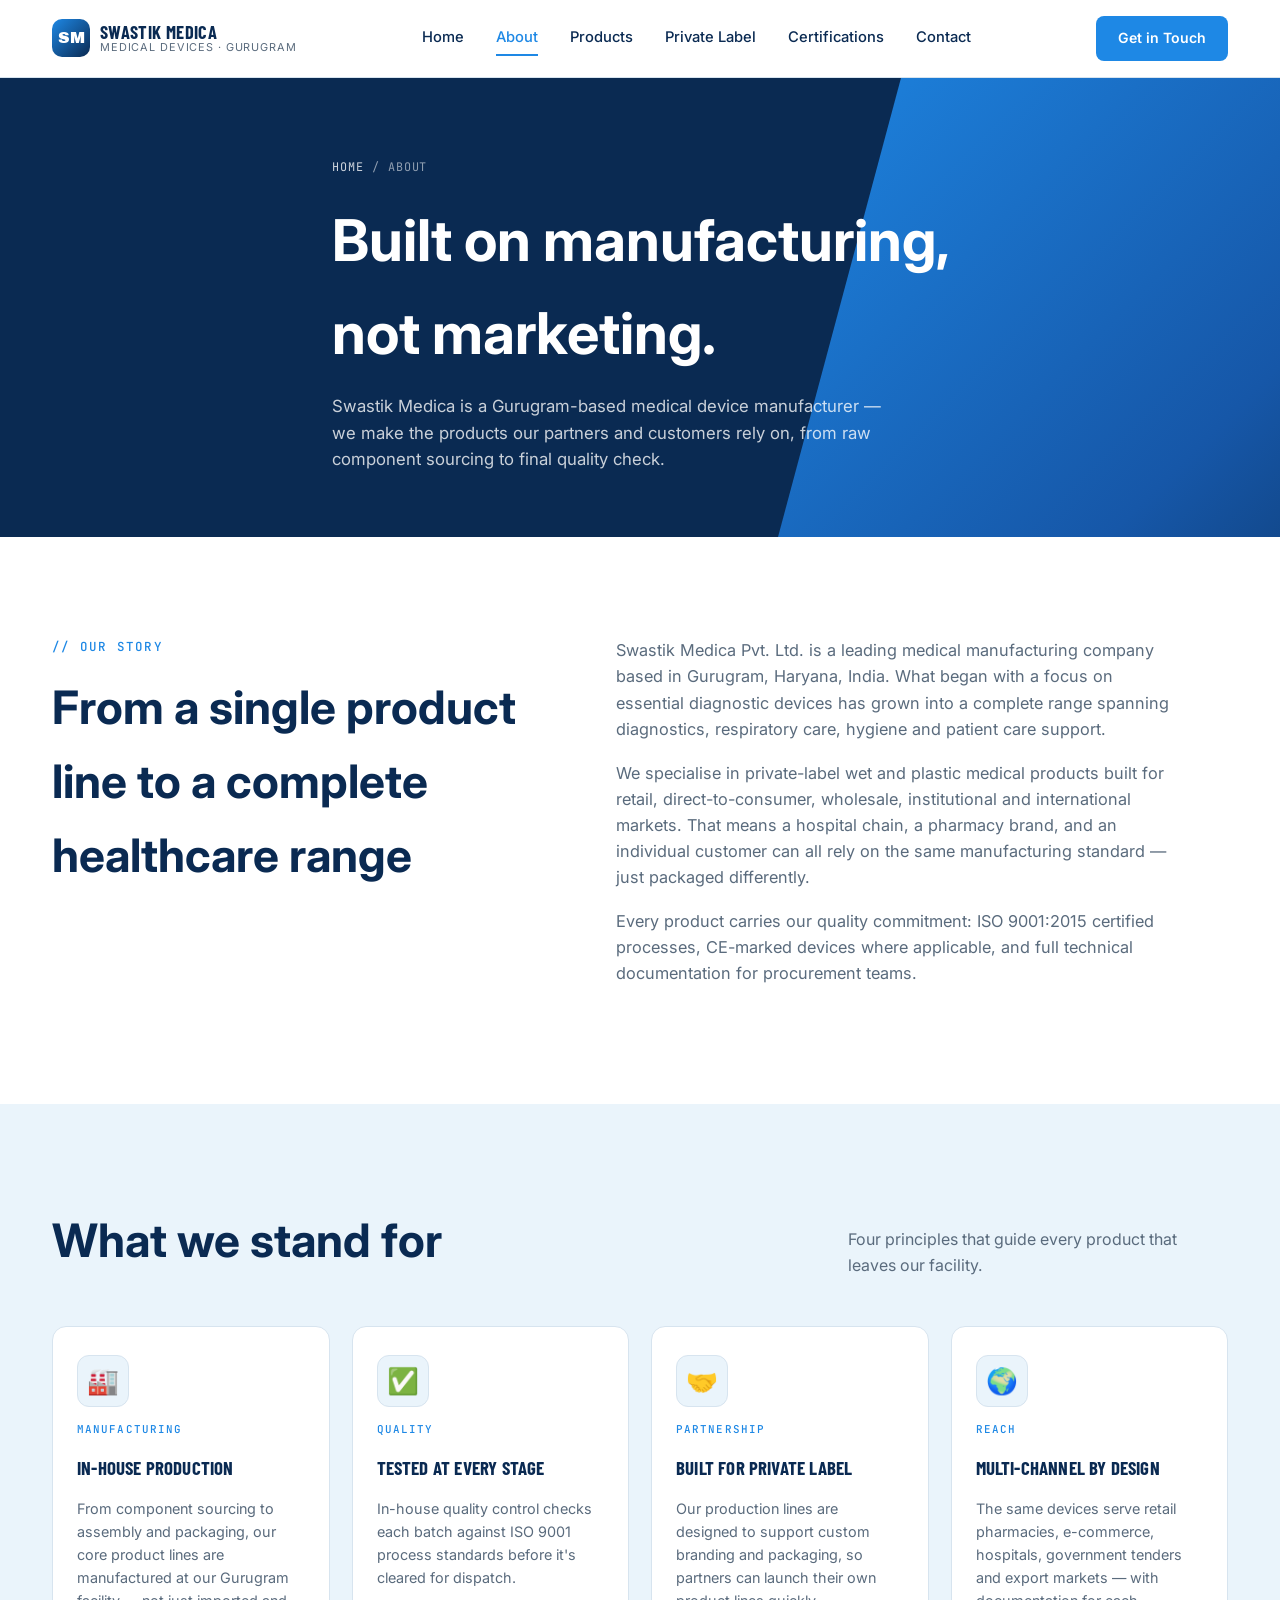
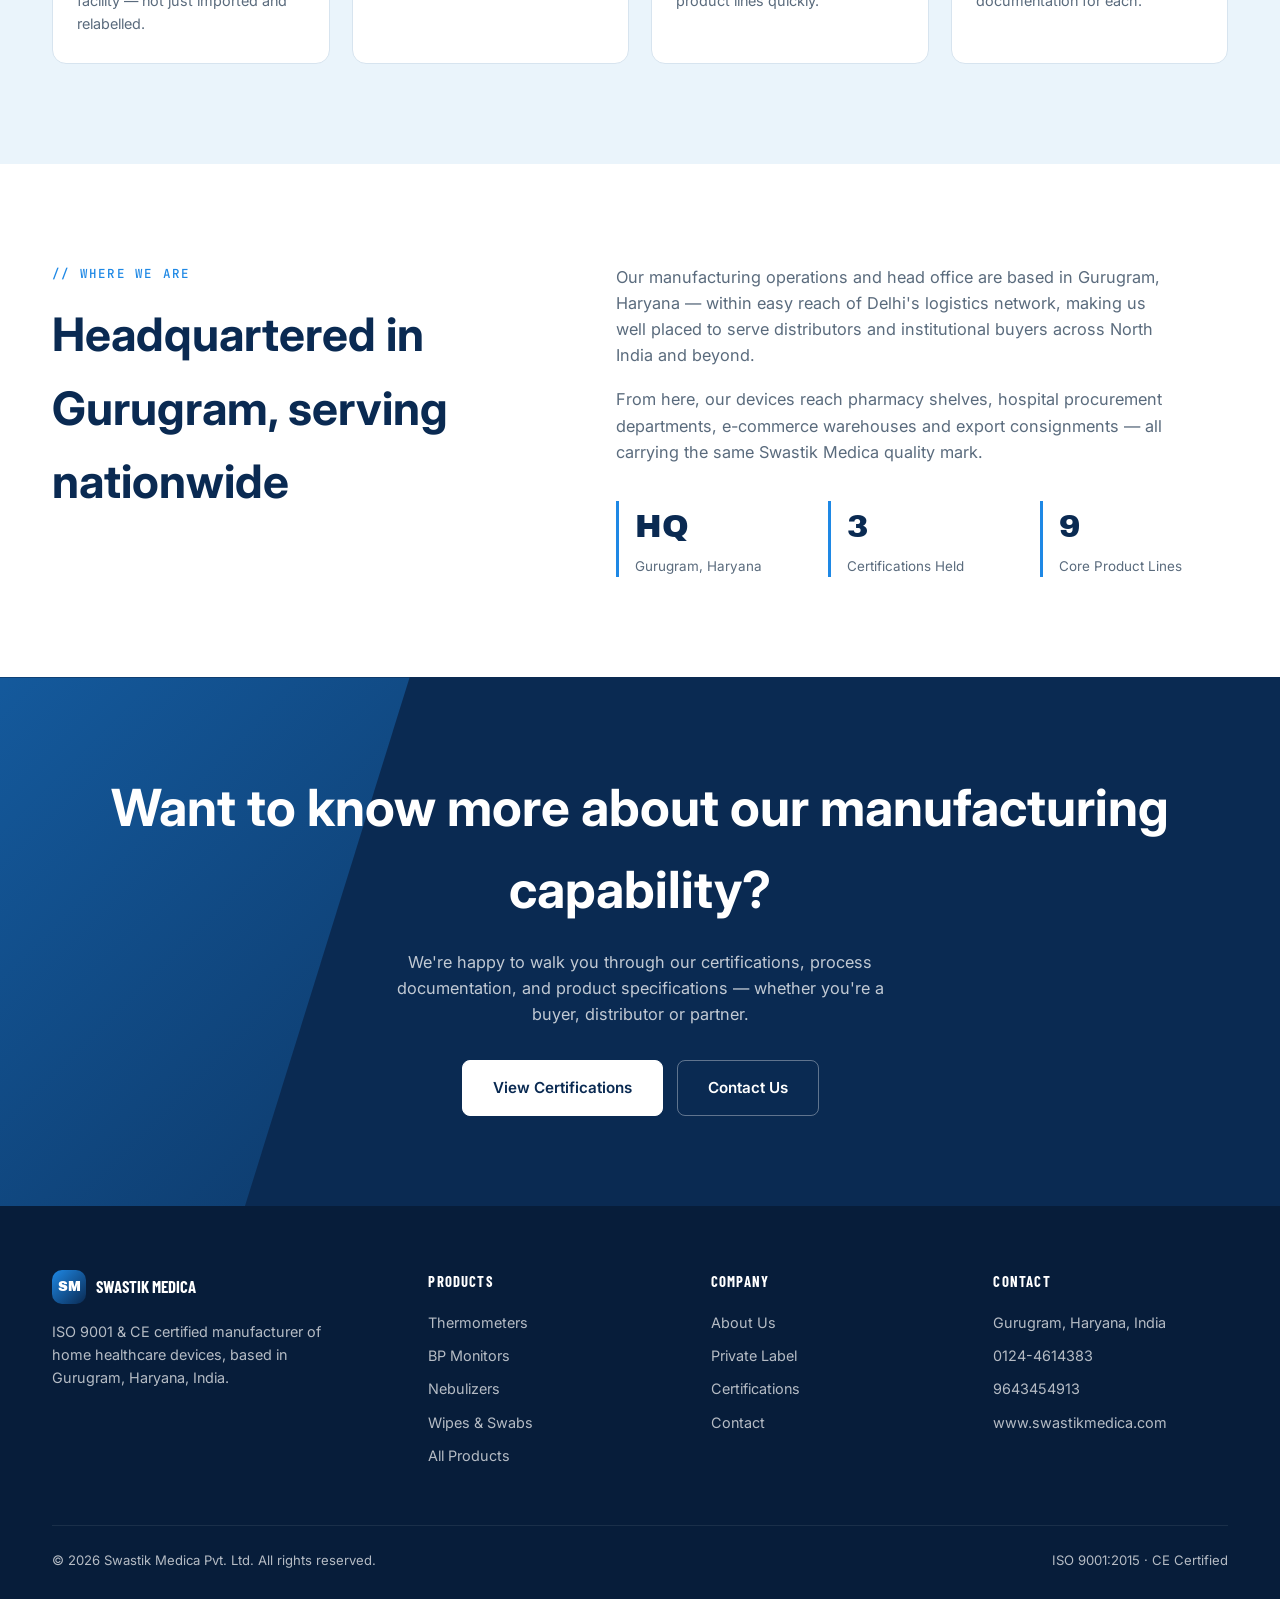
==== commit 1ed82671: "Revert "Redesign: dark glassmorphism + fluid design system" This reverts commit 5897424040973175faf9" ====
--- a/about.html
+++ b/about.html
@@ -6,16 +6,10 @@
 <title>About Us — Swastik Medica</title>
 <link rel="preconnect" href="https://fonts.googleapis.com">
 <link rel="preconnect" href="https://fonts.gstatic.com" crossorigin>
-<link href="https://fonts.googleapis.com/css2?family=Syne:wght@400;500;600;700;800&family=Inter:wght@300;400;500;600&family=Space+Mono:wght@400;700&display=swap" rel="stylesheet">
+<link href="https://fonts.googleapis.com/css2?family=Archivo+Black&family=Barlow+Condensed:wght@500;600;700&family=Inter:wght@400;500;600;700&family=JetBrains+Mono:wght@500&display=swap" rel="stylesheet">
 <link rel="stylesheet" href="css/style.css">
 </head>
 <body>
-
-<div class="orbs" aria-hidden="true">
-  <div class="orb orb-1"></div>
-  <div class="orb orb-2"></div>
-  <div class="orb orb-3"></div>
-</div>
 
 <header>
   <div class="nav">
--- a/css/style.css
+++ b/css/style.css
@@ -1,619 +1,545 @@
 :root{
-  --bg:#07071a;
-  --glass:rgba(255,255,255,0.05);
-  --glass-h:rgba(255,255,255,0.09);
-  --gb:rgba(255,255,255,0.09);
-  --gb-h:rgba(255,255,255,0.22);
-  --text:#ffffff;
-  --text-muted:rgba(255,255,255,0.55);
-  --text-dim:rgba(255,255,255,0.30);
-  --slate:rgba(255,255,255,0.55);
-  --accent:#22d3ee;
-  --accent2:#818cf8;
-  --accent3:#a78bfa;
-  --grad:linear-gradient(135deg,#22d3ee,#818cf8,#a78bfa);
-  --radius:20px;
-  --blur:blur(20px);
+  --navy:#0A2A52;
+  --cobalt:#1E88E5;
+  --ice:#EAF4FB;
+  --red:#D7263D;
+  --slate:#5A6B7D;
+  --line:#D7E4EF;
+  --white:#ffffff;
+  --gold:#FFC93C;
+  --radius:14px;
 }
 
 *{margin:0;padding:0;box-sizing:border-box;}
+
 html{scroll-behavior:smooth;}
+
 body{
   font-family:'Inter',sans-serif;
-  background:var(--bg);
-  color:var(--text);
+  color:var(--navy);
+  background:var(--white);
   line-height:1.6;
-  overflow-x:hidden;
   -webkit-font-smoothing:antialiased;
 }
 
-/* ---------- ORBS ---------- */
-.orbs{
-  position:fixed;inset:0;z-index:0;pointer-events:none;overflow:hidden;
-}
-.orb{
-  position:absolute;border-radius:50%;filter:blur(90px);
-  animation:drift 14s ease-in-out infinite alternate;
-}
-.orb-1{width:640px;height:640px;background:radial-gradient(circle,rgba(99,102,241,0.45),transparent 70%);top:-220px;left:-180px;animation-delay:0s;}
-.orb-2{width:520px;height:520px;background:radial-gradient(circle,rgba(6,182,212,0.35),transparent 70%);top:35%;right:-160px;animation-delay:-5s;}
-.orb-3{width:460px;height:460px;background:radial-gradient(circle,rgba(139,92,246,0.30),transparent 70%);bottom:-120px;left:28%;animation-delay:-10s;}
-
-@keyframes drift{
-  from{transform:translate(0,0) scale(1);}
-  to{transform:translate(50px,35px) scale(1.1);}
-}
-
-/* ---------- UTILITY ---------- */
+.display{
+  font-family:'Barlow Condensed',sans-serif;
+  font-weight:700;
+  letter-spacing:0.01em;
+  text-transform:uppercase;
+  line-height:1.05;
+}
+
+.mono{
+  font-family:'JetBrains Mono',monospace;
+  font-weight:500;
+  letter-spacing:0.12em;
+  text-transform:uppercase;
+  font-size:0.72rem;
+}
+
 a{color:inherit;text-decoration:none;}
-.wrap{max-width:1240px;margin:0 auto;padding:0 32px;position:relative;z-index:1;}
-
-.grad-text{
-  background:var(--grad);
-  -webkit-background-clip:text;
-  -webkit-text-fill-color:transparent;
-  background-clip:text;
-}
+
+.wrap{max-width:1240px;margin:0 auto;padding:0 32px;}
 
 /* ---------- HEADER ---------- */
 header{
-  position:fixed;top:0;left:0;right:0;z-index:100;
-  padding:16px 32px;
+  position:sticky;top:0;z-index:50;
+  background:rgba(255,255,255,0.92);
+  backdrop-filter:blur(8px);
+  border-bottom:1px solid var(--line);
 }
 .nav{
   display:flex;align-items:center;justify-content:space-between;
-  max-width:1240px;margin:0 auto;
-  background:rgba(7,7,26,0.55);
-  backdrop-filter:blur(24px);
-  -webkit-backdrop-filter:blur(24px);
-  border:1px solid rgba(255,255,255,0.09);
-  border-radius:16px;
-  padding:14px 24px;
-}
-.logo{display:flex;align-items:center;gap:10px;}
+  padding:16px 32px;max-width:1240px;margin:0 auto;
+}
+.logo{
+  display:flex;align-items:center;gap:10px;
+}
 .logo-mark{
-  width:36px;height:36px;border-radius:10px;
-  background:linear-gradient(135deg,#22d3ee,#6366f1);
+  width:38px;height:38px;border-radius:10px;
+  background:linear-gradient(135deg,var(--cobalt),var(--navy));
   display:flex;align-items:center;justify-content:center;
-  font-family:'Syne',sans-serif;font-weight:800;font-size:13px;
-  color:#fff;flex-shrink:0;
-}
-.logo-text{display:flex;flex-direction:column;line-height:1.15;}
-.logo-text strong{font-family:'Syne',sans-serif;font-weight:700;font-size:1.05rem;}
-.logo-text span{font-size:0.65rem;color:var(--text-dim);letter-spacing:0.1em;text-transform:uppercase;}
-
-nav.links{display:flex;gap:28px;align-items:center;}
+  color:#fff;font-family:'Archivo Black',sans-serif;font-size:1rem;
+  flex-shrink:0;
+}
+.logo-text{display:flex;flex-direction:column;line-height:1.1;}
+.logo-text strong{font-family:'Barlow Condensed',sans-serif;font-weight:700;font-size:1.15rem;text-transform:uppercase;letter-spacing:0.02em;}
+.logo-text span{font-size:0.68rem;color:var(--slate);letter-spacing:0.08em;text-transform:uppercase;}
+
+nav.links{display:flex;gap:32px;align-items:center;}
 nav.links a{
-  font-size:0.88rem;font-weight:500;color:var(--text-muted);
+  font-size:0.92rem;font-weight:500;color:var(--navy);
+  position:relative;padding:4px 0;
   transition:color .2s;
 }
-nav.links a:hover,nav.links a.active{color:var(--text);}
+nav.links a:hover, nav.links a.active{color:var(--cobalt);}
+nav.links a::after{
+  content:'';position:absolute;left:0;bottom:-2px;width:0;height:2px;
+  background:var(--cobalt);transition:width .25s;
+}
+nav.links a:hover::after, nav.links a.active::after{width:100%;}
 
 .nav-cta{
-  background:linear-gradient(135deg,rgba(34,211,238,0.12),rgba(99,102,241,0.12));
-  border:1px solid rgba(99,102,241,0.35);
-  color:var(--accent2);padding:9px 20px;border-radius:10px;
-  font-size:0.85rem;font-weight:600;transition:all .2s;
-  white-space:nowrap;
-}
-.nav-cta:hover{
-  background:linear-gradient(135deg,rgba(34,211,238,0.2),rgba(99,102,241,0.2));
-  border-color:rgba(99,102,241,0.6);
-}
-
-/* ---------- PAGE HERO ---------- */
+  background:var(--cobalt);color:#fff;padding:11px 22px;border-radius:8px;
+  font-weight:600;font-size:0.88rem;transition:background .2s, transform .2s;
+}
+.nav-cta:hover{background:var(--navy);transform:translateY(-1px);}
+
+/* ---------- PAGE HERO (for non-home pages) ---------- */
 .page-hero{
-  padding:160px 0 80px;position:relative;
-}
-.page-hero-content{max-width:700px;position:relative;z-index:1;}
-.page-hero h1{
-  font-family:'Syne',sans-serif;font-weight:800;
-  font-size:clamp(2.4rem,5vw,4rem);letter-spacing:-0.025em;
-  line-height:1.08;margin-bottom:16px;
-}
-.page-hero p{color:var(--text-muted);font-size:1.08rem;max-width:560px;line-height:1.7;}
+  position:relative;
+  background:var(--navy);
+  color:#fff;
+  overflow:hidden;
+  padding:80px 0 64px;
+}
+.page-hero::before{
+  content:'';position:absolute;top:0;right:-10%;width:55%;height:160%;
+  background:linear-gradient(135deg, var(--cobalt) 0%, #1657a8 60%, var(--navy) 100%);
+  clip-path:polygon(28% 0, 100% 0, 100% 100%, 0% 100%);
+}
+.page-hero-content{position:relative;z-index:2;max-width:680px;}
+.page-hero h1{font-size:clamp(2.2rem,4.5vw,3.6rem);margin-bottom:14px;}
+.page-hero p{color:rgba(255,255,255,0.78);font-size:1.05rem;max-width:560px;}
 .breadcrumb{
-  display:flex;gap:8px;align-items:center;
-  font-family:'Space Mono',monospace;font-size:0.72rem;
-  letter-spacing:0.08em;text-transform:uppercase;
-  color:var(--text-dim);margin-bottom:22px;
-}
-.breadcrumb a{color:var(--text-muted);transition:color .2s;}
-.breadcrumb a:hover{color:var(--text);}
-
-/* ---------- HERO ---------- */
+  display:flex;gap:8px;align-items:center;font-family:'JetBrains Mono',monospace;
+  font-size:0.74rem;letter-spacing:0.08em;text-transform:uppercase;
+  color:rgba(255,255,255,0.55);margin-bottom:18px;position:relative;z-index:2;
+}
+.breadcrumb a{color:rgba(255,255,255,0.8);transition:color .2s;}
+.breadcrumb a:hover{color:#fff;}
+
+/* ---------- HERO (homepage) ---------- */
 .hero{
-  min-height:100vh;display:flex;align-items:center;
-  padding:120px 0 80px;position:relative;
+  position:relative;
+  background:var(--navy);
+  color:#fff;
+  overflow:hidden;
+  min-height:560px;
+  display:flex;
+  align-items:center;
+}
+.hero::before{
+  content:'';position:absolute;top:0;right:-8%;width:62%;height:140%;
+  background:linear-gradient(135deg, var(--cobalt) 0%, #1657a8 60%, var(--navy) 100%);
+  clip-path:polygon(28% 0, 100% 0, 100% 100%, 0% 100%);
+}
+.hero::after{
+  content:'';position:absolute;right:6%;top:50%;transform:translateY(-50%);
+  width:280px;height:280px;border-radius:50%;
+  background:radial-gradient(circle, rgba(255,255,255,0.08) 0%, transparent 70%);
 }
 .hero-grid{
-  display:grid;grid-template-columns:1.1fr 0.9fr;
-  gap:60px;align-items:center;width:100%;
+  display:grid;grid-template-columns:1.05fr 0.95fr;gap:48px;align-items:center;
+  width:100%;position:relative;z-index:2;padding:90px 0 90px;
 }
 .eyebrow{
-  display:inline-flex;align-items:center;gap:8px;
-  background:rgba(34,211,238,0.07);
-  border:1px solid rgba(34,211,238,0.2);
-  padding:6px 14px;border-radius:30px;margin-bottom:28px;
-  font-size:0.72rem;letter-spacing:0.16em;text-transform:uppercase;
-  font-family:'Space Mono',monospace;color:var(--accent);
-}
-.eyebrow .dot{
-  width:6px;height:6px;border-radius:50%;background:var(--accent);
-  animation:pulse 2.2s ease-in-out infinite;
-}
-@keyframes pulse{0%,100%{opacity:1;transform:scale(1);}50%{opacity:0.45;transform:scale(0.75);}}
+  display:inline-flex;align-items:center;gap:10px;
+  background:rgba(255,255,255,0.08);border:1px solid rgba(255,255,255,0.18);
+  padding:7px 14px;border-radius:30px;margin-bottom:24px;
+}
+.eyebrow .dot{width:7px;height:7px;border-radius:50%;background:var(--red);}
+.eyebrow span{font-size:0.74rem;letter-spacing:0.14em;text-transform:uppercase;font-family:'JetBrains Mono',monospace;}
 
 .hero h1{
-  font-family:'Syne',sans-serif;font-weight:800;
-  font-size:clamp(3rem,5.5vw,5rem);
-  line-height:1.05;margin-bottom:24px;letter-spacing:-0.025em;
-}
-.hero h1 .accent{
-  background:var(--grad);
-  -webkit-background-clip:text;
-  -webkit-text-fill-color:transparent;
-  background-clip:text;
-}
+  font-size:clamp(2.6rem, 5.2vw, 4.4rem);
+  margin-bottom:22px;
+}
+.hero h1 .accent{color:var(--gold);}
+
 .hero p{
-  font-size:1.08rem;color:var(--text-muted);
-  max-width:480px;margin-bottom:40px;line-height:1.75;
+  font-family:'Inter',sans-serif;font-weight:400;font-size:1.08rem;
+  color:rgba(255,255,255,0.78);max-width:480px;margin-bottom:36px;
 }
 .hero-actions{display:flex;gap:14px;flex-wrap:wrap;}
 
 /* ---------- BUTTONS ---------- */
 .btn-primary{
-  background:linear-gradient(135deg,#22d3ee,#6366f1);
-  color:#fff;padding:14px 28px;border-radius:12px;
-  font-weight:600;font-size:0.95rem;display:inline-block;
-  transition:opacity .2s,transform .2s;
-}
-.btn-primary:hover{opacity:0.88;transform:translateY(-2px);}
-
+  background:#fff;color:var(--navy);padding:15px 30px;border-radius:8px;
+  font-weight:600;font-size:0.95rem;transition:transform .2s, box-shadow .2s;
+  display:inline-block;border:1px solid #fff;
+}
+.btn-primary:hover{transform:translateY(-2px);box-shadow:0 10px 24px rgba(0,0,0,0.25);}
 .btn-ghost{
-  background:rgba(255,255,255,0.05);
-  backdrop-filter:var(--blur);
-  border:1px solid rgba(255,255,255,0.12);
-  color:var(--text);padding:14px 28px;border-radius:12px;
-  font-weight:600;font-size:0.95rem;display:inline-block;
-  transition:all .2s;
-}
-.btn-ghost:hover{border-color:rgba(255,255,255,0.28);background:rgba(255,255,255,0.09);}
+  border:1px solid rgba(255,255,255,0.35);color:#fff;padding:15px 30px;border-radius:8px;
+  font-weight:600;font-size:0.95rem;transition:background .2s, border-color .2s;
+  display:inline-block;
+}
+.btn-ghost:hover{background:rgba(255,255,255,0.08);border-color:rgba(255,255,255,0.6);}
 
 .btn-primary.on-light{
-  background:linear-gradient(135deg,#22d3ee,#6366f1);
-  color:#fff;
-}
+  background:var(--cobalt);color:#fff;border-color:var(--cobalt);
+}
+.btn-primary.on-light:hover{background:var(--navy);border-color:var(--navy);}
 .btn-ghost.on-light{
-  background:rgba(255,255,255,0.05);
-  border:1px solid rgba(255,255,255,0.15);
-  color:var(--text);
-}
-
-/* ---------- HERO VISUAL ---------- */
-.hero-visual{position:relative;z-index:2;}
-.hero-visual::before{
-  content:'';position:absolute;top:-40px;right:-40px;
-  width:200px;height:200px;border-radius:50%;
-  background:radial-gradient(circle,rgba(34,211,238,0.12),transparent 70%);
-  pointer-events:none;
+  border-color:var(--navy);color:var(--navy);
+}
+.btn-ghost.on-light:hover{background:var(--ice);}
+
+/* ---------- HERO VISUAL (homepage device card) ---------- */
+.hero-visual{
+  position:relative;z-index:2;
+  display:flex;align-items:center;justify-content:center;
 }
 .device-card{
-  background:rgba(255,255,255,0.04);
-  backdrop-filter:blur(24px);
-  -webkit-backdrop-filter:blur(24px);
+  background:rgba(255,255,255,0.06);
+  border:1px solid rgba(255,255,255,0.18);
+  border-radius:20px;
+  padding:28px;
+  backdrop-filter:blur(6px);
+  display:grid;grid-template-columns:1fr 1fr;gap:14px;
+  width:100%;max-width:440px;
+}
+.device-tile{
+  background:rgba(255,255,255,0.07);
+  border-radius:14px;padding:18px;
+  display:flex;flex-direction:column;gap:8px;
   border:1px solid rgba(255,255,255,0.10);
-  border-radius:24px;padding:24px;
-  display:grid;grid-template-columns:1fr 1fr;gap:12px;
-}
-.device-tile{
-  background:rgba(255,255,255,0.05);
-  border:1px solid rgba(255,255,255,0.08);
-  border-radius:16px;padding:20px;
-  display:flex;flex-direction:column;gap:8px;
-  transition:all .3s;
-}
-.device-tile:hover{
-  background:rgba(255,255,255,0.10);
-  border-color:rgba(255,255,255,0.18);
-  transform:translateY(-4px);
-}
-.device-tile .ic{font-size:1.8rem;}
-.device-tile .lbl{font-family:'Syne',sans-serif;font-weight:700;font-size:0.9rem;}
-.device-tile .sub{font-size:0.76rem;color:var(--text-muted);}
+  transition:transform .25s, background .25s;
+}
+.device-tile:hover{transform:translateY(-4px);background:rgba(255,255,255,0.12);}
+.device-tile .ic{font-size:1.7rem;}
+.device-tile .lbl{font-family:'Barlow Condensed',sans-serif;font-weight:600;font-size:0.95rem;text-transform:uppercase;letter-spacing:0.02em;}
+.device-tile .sub{font-size:0.78rem;color:rgba(255,255,255,0.6);}
 
 /* ---------- CERT STRIP ---------- */
 .cert-strip{
-  padding:20px 0;position:relative;z-index:1;
-  border-top:1px solid rgba(255,255,255,0.06);
-  border-bottom:1px solid rgba(255,255,255,0.06);
-  background:rgba(255,255,255,0.015);
-}
-.cert-row{display:flex;align-items:center;justify-content:center;gap:48px;flex-wrap:wrap;}
+  background:var(--ice);
+  border-bottom:1px solid var(--line);
+  padding:22px 0;
+}
+.cert-row{
+  display:flex;align-items:center;justify-content:center;gap:48px;flex-wrap:wrap;
+}
 .cert-item{
-  display:flex;align-items:center;gap:10px;
-  font-size:0.88rem;font-weight:500;color:var(--text-muted);
+  display:flex;align-items:center;gap:10px;color:var(--navy);font-weight:600;font-size:0.92rem;
 }
 .cert-item a{transition:color .2s;}
-.cert-item a:hover{color:var(--text);}
+.cert-item a:hover{color:var(--cobalt);}
 .cert-item .badge{
-  width:32px;height:32px;border-radius:8px;
-  border:1px solid rgba(34,211,238,0.3);
+  width:34px;height:34px;border-radius:50%;
+  border:2px solid var(--cobalt);
   display:flex;align-items:center;justify-content:center;
-  font-size:0.62rem;font-family:'Space Mono',monospace;
-  color:var(--accent);flex-shrink:0;
+  font-size:0.7rem;font-family:'JetBrains Mono',monospace;font-weight:500;color:var(--cobalt);
+  flex-shrink:0;
 }
 
 /* ---------- GENERIC SECTION ---------- */
-section.section{padding:100px 0;position:relative;}
+section.section{padding:100px 0;}
 section.section.tight{padding:72px 0;}
 .section-label{
-  font-family:'Space Mono',monospace;font-size:0.72rem;
-  letter-spacing:0.2em;text-transform:uppercase;
-  color:var(--accent);display:block;margin-bottom:16px;
-}
-.section h2{
-  font-family:'Syne',sans-serif;font-weight:800;
-  font-size:clamp(2rem,3.8vw,3.2rem);line-height:1.1;
-  letter-spacing:-0.025em;color:var(--text);
-}
-.section-on-ice{
-  background:rgba(255,255,255,0.02);
-  border-top:1px solid rgba(255,255,255,0.05);
-  border-bottom:1px solid rgba(255,255,255,0.05);
-}
+  font-family:'JetBrains Mono',monospace;font-size:0.78rem;letter-spacing:0.18em;
+  text-transform:uppercase;color:var(--cobalt);font-weight:500;margin-bottom:14px;
+  display:block;
+}
+.section h2{font-size:clamp(2rem,3.6vw,3rem);color:var(--navy);}
+.section-on-ice{background:var(--ice);}
 
 /* ---------- ABOUT GRID ---------- */
 .about-grid{
-  display:grid;grid-template-columns:0.9fr 1.1fr;gap:80px;align-items:center;
-}
-.about-body p{color:var(--text-muted);margin-bottom:20px;font-size:1.02rem;line-height:1.75;max-width:520px;}
-.stat-row{display:grid;grid-template-columns:repeat(3,1fr);gap:20px;margin-top:36px;}
+  display:grid;grid-template-columns:0.9fr 1.1fr;gap:64px;align-items:start;
+}
+.about-body p{color:var(--slate);margin-bottom:18px;font-size:1.02rem;max-width:560px;}
+.stat-row{
+  display:grid;grid-template-columns:repeat(3,1fr);gap:24px;margin-top:36px;
+}
 .stat{
-  background:rgba(255,255,255,0.05);
-  backdrop-filter:var(--blur);
-  border:1px solid rgba(255,255,255,0.09);
-  border-radius:16px;padding:24px 20px;text-align:center;
-  transition:all .3s;
-}
-.stat:hover{border-color:rgba(255,255,255,0.2);background:rgba(255,255,255,0.08);}
-.stat .num{
-  font-family:'Syne',sans-serif;font-weight:800;font-size:2.2rem;
-  background:var(--grad);-webkit-background-clip:text;
-  -webkit-text-fill-color:transparent;background-clip:text;
-}
-.stat .lbl{font-size:0.82rem;color:var(--text-muted);margin-top:4px;}
+  border-left:3px solid var(--cobalt);padding-left:16px;
+}
+.stat .num{font-family:'Archivo Black',sans-serif;font-size:2rem;color:var(--navy);}
+.stat .lbl{font-size:0.84rem;color:var(--slate);margin-top:4px;}
 
 /* ---------- PRODUCTS ---------- */
 .products-head{
-  display:flex;justify-content:space-between;align-items:flex-end;
-  flex-wrap:wrap;gap:24px;margin-bottom:48px;
+  display:flex;justify-content:space-between;align-items:flex-end;flex-wrap:wrap;gap:24px;
+  margin-bottom:48px;
 }
 .products-head h2{max-width:560px;}
-.products-head p{color:var(--text-muted);max-width:380px;}
-
-.product-grid{display:grid;grid-template-columns:repeat(4,1fr);gap:20px;}
+.products-head p{color:var(--slate);max-width:380px;}
+
+.product-grid{
+  display:grid;grid-template-columns:repeat(4,1fr);gap:22px;
+}
 .product-card{
-  background:rgba(255,255,255,0.04);
-  backdrop-filter:var(--blur);
-  -webkit-backdrop-filter:var(--blur);
-  border:1px solid rgba(255,255,255,0.09);
-  border-radius:var(--radius);padding:28px 24px;
+  background:#fff;border-radius:var(--radius);padding:28px 24px;
+  border:1px solid var(--line);
+  transition:transform .25s, box-shadow .25s, border-color .25s;
   display:flex;flex-direction:column;gap:14px;
-  transition:all .3s;position:relative;overflow:hidden;
-}
-.product-card::before{
-  content:'';position:absolute;top:0;left:0;right:0;height:1px;
-  background:linear-gradient(90deg,transparent,rgba(255,255,255,0.18),transparent);
-  opacity:0;transition:opacity .3s;
 }
 .product-card:hover{
-  border-color:rgba(255,255,255,0.2);
-  background:rgba(255,255,255,0.08);
   transform:translateY(-6px);
-}
-.product-card:hover::before{opacity:1;}
+  box-shadow:0 20px 40px rgba(10,42,82,0.10);
+  border-color:transparent;
+}
 .product-icon{
-  width:52px;height:52px;border-radius:14px;
-  background:linear-gradient(135deg,rgba(34,211,238,0.12),rgba(99,102,241,0.12));
-  border:1px solid rgba(255,255,255,0.10);
+  width:52px;height:52px;border-radius:12px;
+  background:var(--ice);
   display:flex;align-items:center;justify-content:center;
-  font-size:1.6rem;transition:all .3s;
-}
-.product-card:hover .product-icon{
-  background:linear-gradient(135deg,rgba(34,211,238,0.22),rgba(99,102,241,0.22));
-}
-.product-card h3{font-family:'Syne',sans-serif;font-weight:700;font-size:1.08rem;color:var(--text);}
-.product-card p{font-size:0.9rem;color:var(--text-muted);flex-grow:1;line-height:1.65;}
+  font-size:1.6rem;
+  border:1px solid var(--line);
+  transition:background .25s, color .25s, border-color .25s;
+}
+.product-card:hover .product-icon{background:var(--cobalt);color:#fff;border-color:var(--cobalt);}
+.product-card h3{
+  font-family:'Barlow Condensed',sans-serif;font-weight:700;text-transform:uppercase;
+  font-size:1.18rem;letter-spacing:0.01em;color:var(--navy);
+}
+.product-card p{font-size:0.9rem;color:var(--slate);flex-grow:1;}
 .product-card .tag{
-  font-family:'Space Mono',monospace;font-size:0.65rem;
-  letter-spacing:0.12em;text-transform:uppercase;color:var(--accent);font-weight:400;
+  font-family:'JetBrains Mono',monospace;font-size:0.68rem;letter-spacing:0.1em;
+  text-transform:uppercase;color:var(--cobalt);font-weight:500;
 }
 .product-card .more{
-  font-size:0.85rem;font-weight:600;color:var(--accent2);
-  display:inline-flex;align-items:center;gap:6px;transition:gap .2s;
+  font-size:0.85rem;font-weight:600;color:var(--cobalt);display:inline-flex;align-items:center;gap:6px;
+  transition:gap .2s;
 }
 .product-card:hover .more{gap:10px;}
 
-/* ---------- FILTER PILLS ---------- */
-.filter-row{display:flex;gap:10px;flex-wrap:wrap;margin-bottom:40px;}
+/* ---------- FILTER PILLS (products listing) ---------- */
+.filter-row{
+  display:flex;gap:10px;flex-wrap:wrap;margin-bottom:40px;
+}
 .filter-pill{
-  font-family:'Space Mono',monospace;font-size:0.7rem;
-  letter-spacing:0.08em;text-transform:uppercase;
-  padding:9px 18px;border-radius:30px;
-  border:1px solid rgba(255,255,255,0.10);
-  background:rgba(255,255,255,0.04);color:var(--text-muted);
+  font-family:'JetBrains Mono',monospace;font-size:0.74rem;letter-spacing:0.08em;
+  text-transform:uppercase;padding:9px 18px;border-radius:30px;
+  border:1px solid var(--line);background:#fff;color:var(--navy);
   cursor:pointer;transition:all .2s;
 }
-.filter-pill:hover{border-color:rgba(255,255,255,0.22);color:var(--text);}
-.filter-pill.active{
-  background:linear-gradient(135deg,rgba(34,211,238,0.12),rgba(99,102,241,0.12));
-  border-color:rgba(99,102,241,0.45);color:var(--text);
-}
-
-/* ---------- DUAL PATH ---------- */
+.filter-pill:hover{border-color:var(--cobalt);color:var(--cobalt);}
+.filter-pill.active{background:var(--navy);color:#fff;border-color:var(--navy);}
+
+/* ---------- DUAL PATH (B2B / B2C) ---------- */
 .dual-head{text-align:center;margin-bottom:56px;}
-.dual-head p{color:var(--text-muted);max-width:560px;margin:14px auto 0;}
-
-.dual-grid{display:grid;grid-template-columns:1fr 1fr;gap:24px;}
+.dual-head p{color:var(--slate);max-width:560px;margin:14px auto 0;}
+
+.dual-grid{
+  display:grid;grid-template-columns:1fr 1fr;gap:28px;
+}
 .dual-card{
-  border-radius:24px;padding:44px;
+  border-radius:18px;padding:42px;
   position:relative;overflow:hidden;
 }
 .dual-card.b2b{
-  background:linear-gradient(135deg,rgba(99,102,241,0.12),rgba(139,92,246,0.08));
-  border:1px solid rgba(99,102,241,0.22);
+  background:var(--navy);color:#fff;
 }
 .dual-card.b2c{
-  background:rgba(255,255,255,0.03);
-  border:1px solid rgba(255,255,255,0.08);
+  background:var(--ice);color:var(--navy);border:1px solid var(--line);
 }
 .dual-card::before{
-  content:'';position:absolute;top:-70px;right:-70px;
-  width:220px;height:220px;border-radius:50%;pointer-events:none;
-}
-.dual-card.b2b::before{background:radial-gradient(circle,rgba(99,102,241,0.18),transparent 70%);}
-.dual-card.b2c::before{background:radial-gradient(circle,rgba(34,211,238,0.10),transparent 70%);}
-
-.dual-card .mono{
-  font-family:'Space Mono',monospace;font-size:0.7rem;
-  letter-spacing:0.15em;text-transform:uppercase;
-  display:block;margin-bottom:18px;
-}
-.dual-card.b2b .mono{color:var(--accent2);}
-.dual-card.b2c .mono{color:var(--accent);}
+  content:'';position:absolute;top:-40%;right:-20%;width:240px;height:240px;
+  border-radius:50%;
+}
+.dual-card.b2b::before{background:radial-gradient(circle, rgba(255,255,255,0.06), transparent 70%);}
+.dual-card.b2c::before{background:radial-gradient(circle, rgba(30,136,229,0.10), transparent 70%);}
+
+.dual-card .mono{display:block;margin-bottom:16px;}
+.dual-card.b2b .mono{color:var(--gold);}
+.dual-card.b2c .mono{color:var(--cobalt);}
 
 .dual-card h3{
-  font-family:'Syne',sans-serif;font-weight:800;
-  font-size:1.8rem;margin-bottom:16px;
-  line-height:1.15;letter-spacing:-0.02em;
-}
-.dual-card p{font-size:0.97rem;margin-bottom:28px;color:var(--text-muted);max-width:380px;position:relative;z-index:1;}
-.dual-list{list-style:none;margin-bottom:36px;position:relative;z-index:1;}
+  font-family:'Barlow Condensed',sans-serif;font-weight:700;text-transform:uppercase;
+  font-size:1.9rem;margin-bottom:16px;position:relative;z-index:1;
+}
+.dual-card p{font-size:0.98rem;margin-bottom:28px;position:relative;z-index:1;max-width:420px;}
+.dual-card.b2b p{color:rgba(255,255,255,0.75);}
+.dual-card.b2c p{color:var(--slate);}
+
+.dual-list{list-style:none;margin-bottom:32px;position:relative;z-index:1;}
 .dual-list li{
-  display:flex;align-items:flex-start;gap:10px;
-  font-size:0.9rem;color:var(--text-muted);margin-bottom:10px;
+  display:flex;align-items:flex-start;gap:10px;font-size:0.9rem;margin-bottom:10px;
 }
 .dual-list li::before{
-  content:'';width:5px;height:5px;border-radius:50%;
-  margin-top:8px;flex-shrink:0;
-}
-.dual-card.b2b .dual-list li::before{background:var(--accent2);}
-.dual-card.b2c .dual-list li::before{background:var(--accent);}
+  content:'';width:6px;height:6px;border-radius:50%;margin-top:7px;flex-shrink:0;
+  background:var(--cobalt);
+}
+.dual-card.b2b .dual-list li{color:rgba(255,255,255,0.85);}
+.dual-card.b2c .dual-list li{color:var(--navy);}
 
 /* ---------- CTA BAND ---------- */
-.cta-band{padding:100px 0;position:relative;}
-.cta-content,.cta-inner{
-  background:linear-gradient(135deg,rgba(99,102,241,0.10),rgba(34,211,238,0.07));
-  border:1px solid rgba(99,102,241,0.18);
-  border-radius:28px;padding:80px 60px;text-align:center;
-  position:relative;overflow:hidden;
-}
-.cta-content::before,.cta-inner::before{
-  content:'';position:absolute;top:-80px;left:50%;transform:translateX(-50%);
-  width:500px;height:340px;
-  background:radial-gradient(ellipse,rgba(99,102,241,0.10),transparent 70%);
-  pointer-events:none;
-}
-.cta-content h2,.cta-inner h2{
-  font-family:'Syne',sans-serif;font-weight:800;
-  font-size:clamp(2rem,4vw,3.2rem);
-  letter-spacing:-0.025em;margin-bottom:16px;
-  position:relative;z-index:1;
-}
-.cta-content p,.cta-inner p{
-  color:var(--text-muted);max-width:500px;
-  margin:0 auto 36px;font-size:1.02rem;
-  position:relative;z-index:1;
-}
-.cta-actions{
-  display:flex;gap:14px;justify-content:center;
-  flex-wrap:wrap;position:relative;z-index:1;
-}
+.cta-band{
+  position:relative;background:var(--navy);color:#fff;overflow:hidden;
+  padding:90px 0;
+}
+.cta-band::before{
+  content:'';position:absolute;top:0;left:-10%;width:60%;height:140%;
+  background:linear-gradient(135deg, var(--cobalt) 0%, var(--navy) 100%);
+  clip-path:polygon(0 0, 70% 0, 40% 100%, 0 100%);
+  opacity:0.55;
+}
+.cta-content{position:relative;z-index:1;text-align:center;}
+.cta-content h2{
+  font-size:clamp(2rem,4vw,3.2rem);margin-bottom:18px;color:#fff;
+}
+.cta-content p{color:rgba(255,255,255,0.75);max-width:520px;margin:0 auto 32px;font-size:1.02rem;}
+.cta-actions{display:flex;gap:14px;justify-content:center;flex-wrap:wrap;}
 
 /* ---------- FOOTER ---------- */
 footer{
-  border-top:1px solid rgba(255,255,255,0.06);
-  padding:64px 0 28px;
-  background:rgba(0,0,0,0.18);
-  position:relative;z-index:1;
+  background:#071d3a;color:rgba(255,255,255,0.7);padding:64px 0 28px;
 }
 .footer-grid{
-  display:grid;grid-template-columns:1.4fr 1fr 1fr 1fr;
-  gap:48px;margin-bottom:48px;
+  display:grid;grid-template-columns:1.4fr 1fr 1fr 1fr;gap:48px;margin-bottom:48px;
 }
 .footer-grid h4{
-  font-family:'Syne',sans-serif;font-weight:700;
-  text-transform:uppercase;font-size:0.88rem;
-  letter-spacing:0.08em;margin-bottom:18px;
-  color:rgba(255,255,255,0.85);
+  font-family:'Barlow Condensed',sans-serif;text-transform:uppercase;font-weight:700;
+  color:#fff;font-size:0.92rem;letter-spacing:0.08em;margin-bottom:18px;
 }
 .footer-grid ul{list-style:none;}
-.footer-grid li{margin-bottom:10px;font-size:0.88rem;color:var(--text-muted);}
-.footer-grid a:hover{color:var(--text);}
-.footer-logo{display:flex;align-items:center;gap:10px;margin-bottom:14px;}
-.footer-logo .logo-mark{width:32px;height:32px;font-size:12px;}
-.footer-logo strong{font-family:'Syne',sans-serif;font-weight:700;font-size:1rem;color:var(--text);}
-.footer-grid > div:first-child p{font-size:0.88rem;color:var(--text-muted);max-width:280px;line-height:1.65;}
+.footer-grid li{margin-bottom:10px;font-size:0.9rem;}
+.footer-grid a:hover{color:#fff;}
+.footer-logo{display:flex;align-items:center;gap:10px;margin-bottom:16px;}
+.footer-logo .logo-mark{width:34px;height:34px;font-size:0.85rem;}
+.footer-logo strong{font-family:'Barlow Condensed',sans-serif;font-weight:700;text-transform:uppercase;color:#fff;font-size:1.05rem;}
+.footer-grid > div:first-child p{font-size:0.9rem;max-width:300px;margin-bottom:18px;}
+
 .footer-bottom{
-  border-top:1px solid rgba(255,255,255,0.06);padding-top:24px;
-  display:flex;justify-content:space-between;align-items:center;
-  flex-wrap:wrap;gap:12px;font-size:0.8rem;color:var(--text-dim);
-}
-
-/* ---------- PRODUCT DETAIL ---------- */
+  border-top:1px solid rgba(255,255,255,0.08);padding-top:24px;
+  display:flex;justify-content:space-between;align-items:center;flex-wrap:wrap;gap:12px;
+  font-size:0.82rem;
+}
+
+/* ---------- PRODUCT DETAIL PAGE ---------- */
 .product-detail{
   display:grid;grid-template-columns:1fr 1fr;gap:64px;align-items:start;
 }
 .product-visual{
-  background:rgba(255,255,255,0.04);
-  backdrop-filter:var(--blur);
-  border:1px solid rgba(255,255,255,0.09);
-  border-radius:24px;padding:60px;
-  display:flex;align-items:center;justify-content:center;
-  min-height:380px;font-size:6rem;
-  position:relative;overflow:hidden;
-}
-.product-visual::before{
-  content:'';position:absolute;inset:0;
-  background:radial-gradient(circle at 50% 50%,rgba(34,211,238,0.06),transparent 70%);
+  background:var(--ice);border-radius:20px;
+  padding:48px;display:flex;align-items:center;justify-content:center;
+  min-height:380px;border:1px solid var(--line);
+  font-size:6rem;
 }
 .product-info .tag{
-  font-family:'Space Mono',monospace;font-size:0.7rem;
-  letter-spacing:0.14em;text-transform:uppercase;
-  color:var(--accent);margin-bottom:14px;display:inline-block;
-}
-.product-info h1{
-  font-family:'Syne',sans-serif;font-weight:800;
-  font-size:clamp(2rem,3.5vw,2.8rem);
-  letter-spacing:-0.025em;margin-bottom:18px;color:var(--text);
-}
-.product-info > p{color:var(--text-muted);font-size:1rem;margin-bottom:28px;line-height:1.75;max-width:480px;}
+  margin-bottom:14px;display:inline-block;
+  font-family:'JetBrains Mono',monospace;font-size:0.74rem;letter-spacing:0.12em;
+  text-transform:uppercase;color:var(--cobalt);font-weight:500;
+}
+.product-info h1{font-size:clamp(2rem,3.6vw,2.8rem);margin-bottom:18px;color:var(--navy);}
+.product-info > p{color:var(--slate);font-size:1.02rem;margin-bottom:28px;max-width:480px;}
 
 .feature-pills{display:flex;flex-wrap:wrap;gap:10px;margin-bottom:32px;}
 .feature-pill{
-  background:rgba(255,255,255,0.05);
-  border:1px solid rgba(255,255,255,0.10);
-  border-radius:30px;padding:8px 16px;
-  font-size:0.84rem;font-weight:500;color:var(--text-muted);
+  background:var(--ice);border:1px solid var(--line);border-radius:30px;
+  padding:8px 16px;font-size:0.84rem;font-weight:600;color:var(--navy);
   display:flex;align-items:center;gap:8px;
 }
 
-.spec-table{width:100%;border-collapse:collapse;margin-top:8px;}
-.spec-table tr{border-bottom:1px solid rgba(255,255,255,0.06);}
+.spec-table{
+  width:100%;border-collapse:collapse;margin-top:16px;
+}
+.spec-table tr{border-bottom:1px solid var(--line);}
 .spec-table tr:last-child{border-bottom:none;}
 .spec-table td{padding:14px 0;font-size:0.92rem;}
 .spec-table td:first-child{
-  font-family:'Space Mono',monospace;font-size:0.7rem;
-  letter-spacing:0.08em;text-transform:uppercase;
-  color:var(--accent);width:42%;
-}
-.spec-table td:last-child{color:var(--text);font-weight:500;}
+  font-family:'JetBrains Mono',monospace;font-size:0.74rem;letter-spacing:0.08em;
+  text-transform:uppercase;color:var(--cobalt);font-weight:500;width:42%;
+}
+.spec-table td:last-child{color:var(--navy);font-weight:500;}
 
 .feature-list{list-style:none;margin-top:8px;}
 .feature-list li{
-  display:flex;align-items:flex-start;gap:12px;
-  padding:12px 0;border-bottom:1px solid rgba(255,255,255,0.06);
-  font-size:0.95rem;color:var(--text-muted);
+  display:flex;align-items:flex-start;gap:12px;padding:12px 0;border-bottom:1px solid var(--line);
+  font-size:0.95rem;color:var(--navy);
 }
 .feature-list li:last-child{border-bottom:none;}
 .feature-list li .check{
-  width:22px;height:22px;border-radius:50%;
-  background:rgba(34,211,238,0.10);
-  border:1px solid rgba(34,211,238,0.25);
-  color:var(--accent);display:flex;align-items:center;
-  justify-content:center;font-size:0.7rem;flex-shrink:0;margin-top:1px;
+  width:22px;height:22px;border-radius:50%;background:var(--ice);color:var(--cobalt);
+  display:flex;align-items:center;justify-content:center;font-size:0.7rem;flex-shrink:0;margin-top:1px;
+  border:1px solid var(--line);
 }
 
 .detail-tabs-head{margin-bottom:32px;}
 
-/* ---------- CERT PAGE ---------- */
-.cert-grid{display:grid;grid-template-columns:repeat(3,1fr);gap:24px;}
+.related-strip{margin-top:0;}
+
+/* ---------- CERT / QUALITY PAGE ---------- */
+.cert-grid{
+  display:grid;grid-template-columns:repeat(3,1fr);gap:24px;
+}
 .cert-card{
-  background:rgba(255,255,255,0.04);
-  backdrop-filter:var(--blur);
-  border:1px solid rgba(255,255,255,0.09);
-  border-radius:var(--radius);padding:36px;text-align:center;
-  transition:all .3s;
-}
-.cert-card:hover{border-color:rgba(255,255,255,0.2);background:rgba(255,255,255,0.07);}
+  background:#fff;border:1px solid var(--line);border-radius:var(--radius);
+  padding:32px;text-align:center;
+}
 .cert-card .badge-lg{
-  width:64px;height:64px;border-radius:50%;
-  border:1px solid rgba(34,211,238,0.3);
-  display:flex;align-items:center;justify-content:center;
-  margin:0 auto 18px;font-family:'Space Mono',monospace;
-  color:var(--accent);font-size:0.9rem;
-}
-.cert-card h3{font-family:'Syne',sans-serif;font-weight:700;font-size:1.15rem;margin-bottom:10px;}
-.cert-card p{color:var(--text-muted);font-size:0.9rem;}
-
-.process-steps{display:grid;grid-template-columns:repeat(4,1fr);gap:24px;}
-.process-step{border-left:2px solid rgba(99,102,241,0.4);padding-left:20px;}
+  width:64px;height:64px;border-radius:50%;border:2px solid var(--cobalt);
+  display:flex;align-items:center;justify-content:center;margin:0 auto 18px;
+  font-family:'JetBrains Mono',monospace;font-weight:500;color:var(--cobalt);font-size:0.95rem;
+}
+.cert-card h3{
+  font-family:'Barlow Condensed',sans-serif;font-weight:700;text-transform:uppercase;
+  font-size:1.2rem;margin-bottom:10px;color:var(--navy);
+}
+.cert-card p{color:var(--slate);font-size:0.9rem;}
+
+.process-steps{
+  display:grid;grid-template-columns:repeat(4,1fr);gap:24px;
+}
+.process-step{
+  border-left:3px solid var(--cobalt);padding-left:18px;
+}
 .process-step .step-num{
-  font-family:'Syne',sans-serif;font-weight:800;font-size:2rem;
-  background:var(--grad);-webkit-background-clip:text;
-  -webkit-text-fill-color:transparent;background-clip:text;
-  margin-bottom:10px;
-}
-.process-step h3{font-family:'Syne',sans-serif;font-weight:700;font-size:1.05rem;margin-bottom:8px;}
-.process-step p{color:var(--text-muted);font-size:0.88rem;}
-
-/* ---------- CONTACT ---------- */
-.contact-grid{display:grid;grid-template-columns:1fr 1fr;gap:56px;align-items:start;}
+  font-family:'Archivo Black',sans-serif;font-size:1.8rem;color:var(--cobalt);margin-bottom:10px;
+}
+.process-step h3{
+  font-family:'Barlow Condensed',sans-serif;font-weight:700;text-transform:uppercase;
+  font-size:1.1rem;margin-bottom:8px;color:var(--navy);
+}
+.process-step p{color:var(--slate);font-size:0.88rem;}
+
+/* ---------- CONTACT PAGE ---------- */
+.contact-grid{
+  display:grid;grid-template-columns:1fr 1fr;gap:56px;align-items:start;
+}
 .contact-info-card{
-  background:rgba(255,255,255,0.04);
-  backdrop-filter:var(--blur);
-  border:1px solid rgba(255,255,255,0.09);
-  border-radius:var(--radius);padding:28px;margin-bottom:20px;
-}
-.contact-info-card h3{font-family:'Syne',sans-serif;font-weight:700;font-size:1.05rem;margin-bottom:12px;}
-.contact-info-card p,.contact-info-card a{color:var(--text-muted);font-size:0.95rem;display:block;margin-bottom:6px;}
-.contact-info-card a:hover{color:var(--accent);}
+  background:var(--ice);border:1px solid var(--line);border-radius:var(--radius);
+  padding:32px;margin-bottom:20px;
+}
+.contact-info-card h3{
+  font-family:'Barlow Condensed',sans-serif;font-weight:700;text-transform:uppercase;
+  font-size:1.1rem;margin-bottom:14px;color:var(--navy);
+}
+.contact-info-card p, .contact-info-card a{color:var(--slate);font-size:0.95rem;display:block;margin-bottom:6px;}
+.contact-info-card a:hover{color:var(--cobalt);}
 
 .form-field{margin-bottom:20px;}
-.form-field label{display:block;font-size:0.82rem;font-weight:500;color:var(--text-muted);margin-bottom:8px;letter-spacing:0.02em;}
-.form-field input,.form-field select,.form-field textarea{
-  width:100%;padding:13px 16px;
-  background:rgba(255,255,255,0.05);
-  border:1px solid rgba(255,255,255,0.10);
-  border-radius:10px;font-family:'Inter',sans-serif;
-  font-size:0.95rem;color:var(--text);transition:border-color .2s,background .2s;
-}
-.form-field input::placeholder,.form-field textarea::placeholder{color:var(--text-dim);}
-.form-field select option{background:#0d0d1e;color:var(--text);}
-.form-field input:focus,.form-field select:focus,.form-field textarea:focus{
-  outline:none;border-color:rgba(99,102,241,0.5);background:rgba(255,255,255,0.08);
+.form-field label{
+  display:block;font-size:0.84rem;font-weight:600;color:var(--navy);margin-bottom:8px;
+}
+.form-field input, .form-field select, .form-field textarea{
+  width:100%;padding:13px 16px;border:1px solid var(--line);border-radius:8px;
+  font-family:'Inter',sans-serif;font-size:0.95rem;color:var(--navy);
+  background:#fff;transition:border-color .2s;
+}
+.form-field input:focus, .form-field select:focus, .form-field textarea:focus{
+  outline:none;border-color:var(--cobalt);
 }
 .form-field textarea{resize:vertical;min-height:120px;}
 .form-row{display:grid;grid-template-columns:1fr 1fr;gap:20px;}
+
 .btn-submit{
-  background:linear-gradient(135deg,#22d3ee,#6366f1);
-  color:#fff;border:none;padding:14px 32px;border-radius:10px;
-  font-weight:600;font-size:0.95rem;cursor:pointer;
-  font-family:'Inter',sans-serif;transition:opacity .2s,transform .2s;
-}
-.btn-submit:hover{opacity:0.88;transform:translateY(-2px);}
+  background:var(--cobalt);color:#fff;border:none;padding:15px 32px;border-radius:8px;
+  font-weight:600;font-size:0.95rem;cursor:pointer;transition:background .2s, transform .2s;
+  font-family:'Inter',sans-serif;
+}
+.btn-submit:hover{background:var(--navy);transform:translateY(-2px);}
 
 .map-frame{
-  width:100%;height:280px;border-radius:var(--radius);
-  border:1px solid rgba(255,255,255,0.07);
-  background:rgba(255,255,255,0.02);
-  display:flex;align-items:center;justify-content:center;
-  color:var(--text-dim);font-family:'Space Mono',monospace;
-  font-size:0.78rem;text-transform:uppercase;letter-spacing:0.08em;margin-top:20px;
+  width:100%;height:280px;border-radius:var(--radius);border:1px solid var(--line);
+  background:var(--ice);display:flex;align-items:center;justify-content:center;
+  color:var(--slate);font-family:'JetBrains Mono',monospace;font-size:0.8rem;
+  text-transform:uppercase;letter-spacing:0.08em;margin-top:20px;
 }
 
 /* ---------- RESPONSIVE ---------- */
-@media(max-width:980px){
-  header{padding:12px 20px;}
+@media (max-width: 980px){
   nav.links{display:none;}
-  .nav-cta{padding:9px 14px;font-size:0.8rem;}
+  .nav-cta{padding:10px 16px;font-size:0.82rem;white-space:nowrap;}
   .logo-text span{display:none;}
-  .hero-grid{grid-template-columns:1fr;gap:40px;}
-  .hero{min-height:auto;padding:140px 0 60px;}
-  .hero-visual{display:block;}
-  .about-grid{grid-template-columns:1fr;gap:40px;}
-  .stat-row{grid-template-columns:repeat(3,1fr);}
+  .hero-grid{grid-template-columns:1fr;text-align:left;padding:60px 0;}
+  .hero::before{width:100%;clip-path:polygon(0 60%, 100% 30%, 100% 100%, 0 100%);right:0;}
+  .hero-visual{margin-top:20px;}
+  .about-grid{grid-template-columns:1fr;gap:36px;}
+  .stat-row{grid-template-columns:repeat(3,1fr);gap:14px;}
   .product-grid{grid-template-columns:repeat(2,1fr);}
   .dual-grid{grid-template-columns:1fr;}
   .footer-grid{grid-template-columns:repeat(2,1fr);gap:32px;}
@@ -621,27 +547,27 @@
   .cert-grid{grid-template-columns:repeat(2,1fr);}
   .process-steps{grid-template-columns:repeat(2,1fr);}
   .contact-grid{grid-template-columns:1fr;gap:36px;}
-  .cta-content,.cta-inner{padding:56px 36px;}
-}
-@media(max-width:560px){
+  .page-hero::before{width:100%;clip-path:polygon(0 60%, 100% 30%, 100% 100%, 0 100%);right:0;}
+}
+@media (max-width: 560px){
   .wrap{padding:0 20px;}
-  .nav{padding:12px 16px;}
+  .nav{padding:14px 20px;}
   .product-grid{grid-template-columns:1fr;}
-  .stat-row{grid-template-columns:1fr;gap:14px;}
+  .stat-row{grid-template-columns:1fr;gap:18px;}
   .cert-row{gap:24px;}
   .footer-grid{grid-template-columns:1fr;}
-  .device-card{grid-template-columns:1fr 1fr;}
+  .device-card{grid-template-columns:1fr 1fr;padding:18px;}
   .cert-grid{grid-template-columns:1fr;}
   .process-steps{grid-template-columns:1fr;}
   .form-row{grid-template-columns:1fr;}
   section.section{padding:64px 0;}
-  .cta-content,.cta-inner{padding:40px 24px;border-radius:20px;}
-  .dual-card{padding:28px 24px;}
-}
-
-a:focus-visible,button:focus-visible,input:focus-visible,select:focus-visible,textarea:focus-visible{
-  outline:2px solid rgba(34,211,238,0.5);outline-offset:3px;
-}
-@media(prefers-reduced-motion:reduce){
-  *,.orb{animation:none!important;transition:none!important;}
-}
+}
+
+/* focus visibility */
+a:focus-visible, button:focus-visible, input:focus-visible, select:focus-visible, textarea:focus-visible{
+  outline:2px solid var(--cobalt);outline-offset:3px;
+}
+
+@media (prefers-reduced-motion: reduce){
+  *{transition:none !important;}
+}
